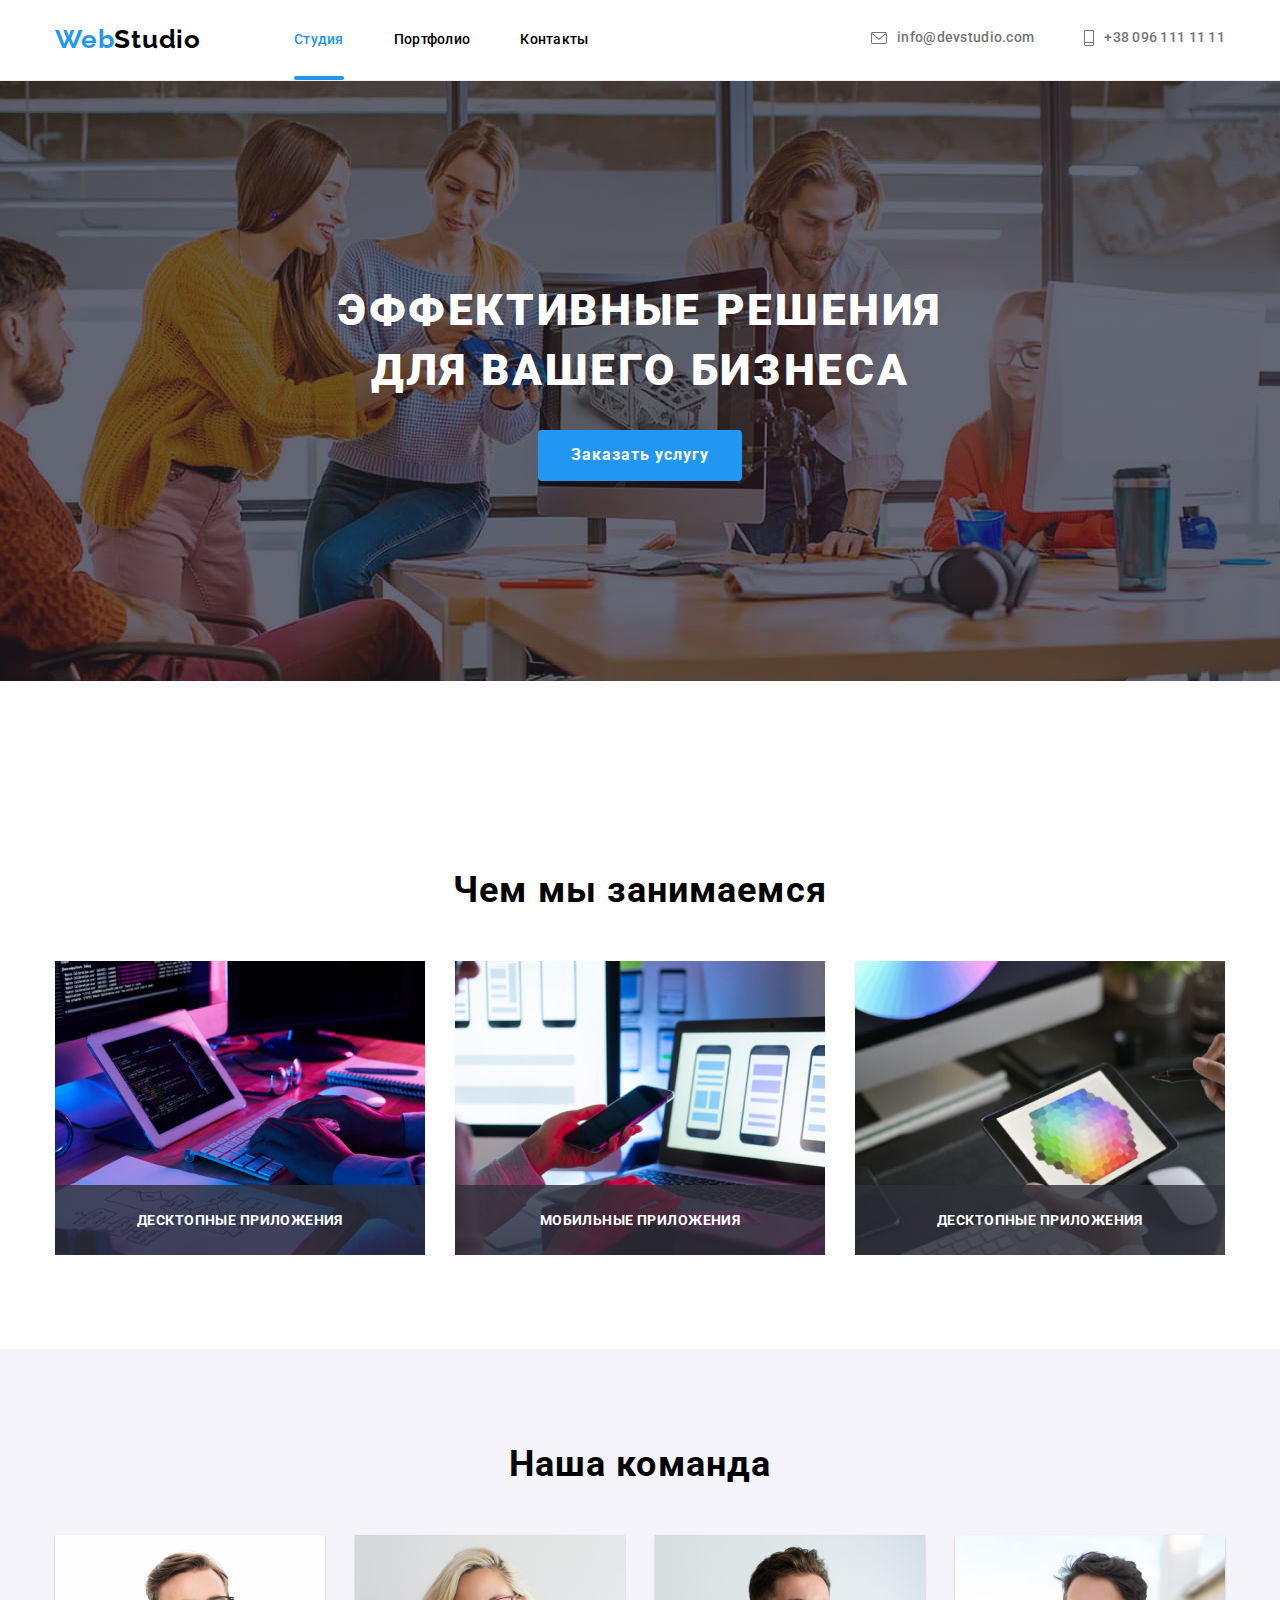
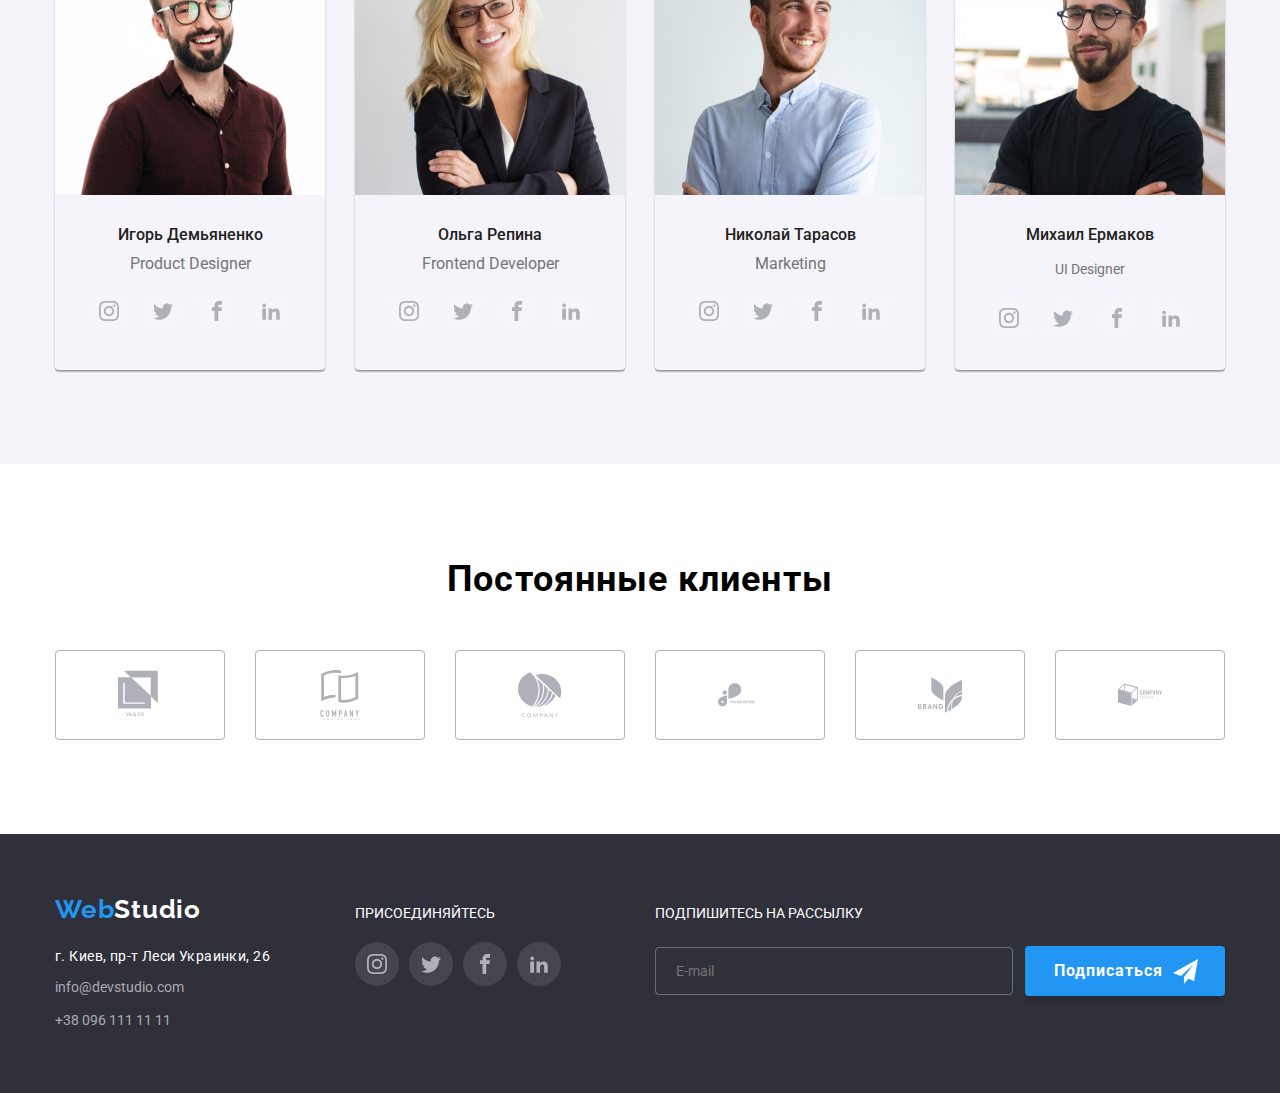
==== index.html @ 6434589b "Домашнее задание №7" ====
<!DOCTYPE html>
<html lang="ru">
  <head>
    <meta charset="UTF-8" />
    <meta name="viewport" content="width=device-width, initial-scale=1.0" />
    <title>Document</title>

    <link
      href="https://fonts.googleapis.com/css2?family=Raleway:wght@700&family=Roboto:wght@400;500;700;900&display=swap"
      rel="stylesheet"
    />

    <link
      rel="stylesheet"
      href="https://cdnjs.cloudflare.com/ajax/libs/modern-normalize/1.0.0/modern-normalize.min.css"
    />
    <link rel="stylesheet" href="css/styles.css" />
  </head>

  <body class="page">
    <!--Шапка сайта-->
    <header class="page-header">
      <div class="container flexbox">
        <nav class="main-nav">
          <a href="./index.html" class="logo"
            ><span class="logo-header">Web</span>Studio</a
          >

          <ul class="site-nav list">
            <li class="item">
              <a href="./index.html" class="link current">Студия</a>
            </li>
            <li class="item">
              <a href="./portfolio.html" class="link">Портфолио</a>
            </li>
            <li class="item"><a href="" class="link">Контакты</a></li>
          </ul>
        </nav>

        <ul class="site-info list">
          <li class="item">
            <a href="mailto:info@devstudio.com" class="link post">
              <svg class="icon-e-mail">
                <use href="./css/svg-icons/symbol-defs.svg#icon-post"></use>
              </svg>
              info@devstudio.com
            </a>
          </li>
          <li class="item">
            <a href="tel:+38-096-111-11-11" class="link telephon">
              <svg class="tel-number">
                <use href="./css/svg-icons/symbol-defs.svg#icon-telefon"></use>
              </svg>
              +38 096 111 11 11
            </a>
          </li>
        </ul>
      </div>
    </header>

    <div class="container"></div>

    <!--Герой-->
    <div class="hero-bg">
      <section class="hero">
        <h1 class="hero-title">
          Эффективные решения <br />
          для вашего бизнеса
        </h1>
        <button data-modal-open type="button" class="button">
          Заказать услугу
        </button>
      </section>
    </div>

    <!--Преимущества-->
    <section class="section feature">
      <div class="container">
        <h2 class="section-title hidden">Особенности</h2>

        <ul class="list feature-list flexbox">
          <li class="item description icon-antenna">
            <h3 class="title">Внимание к деталям</h3>
            <p class="text">
              Идейные соображения, а также начало повседневной работы по
              формированию позиции
            </p>
          </li>
          <li class="item description icon-clock">
            <h3 class="title">Пунктуальность</h3>
            <p class="text">
              Задача организации, в особенности же рамки и место обучения кадров
              влечет за собой.
            </p>
          </li>
          <li class="item description icon-diagram">
            <h3 class="title">Планирование</h3>
            <p class="text">
              Равным образом консультация с широким активом в значительной
              степени обуславливает.
            </p>
          </li>
          <li class="item description icon-astronaut">
            <h3 class="title">Современные технологии</h3>
            <p class="text">
              Значимость этих проблем настолько очевидна, что реализация
              плановых заданий
            </p>
          </li>
        </ul>
      </div>
    </section>

    <!--Работники-->
    <section class="section work">
      <div class="container">
        <h2 class="section-title our-work">Чем мы занимаемся</h2>
        <ul class="list flexbox content-box">
          <li class="work-photo">
            <div class="product">
              <div class="product-thumb">
                <img
                  src="./images/box1.jpg"
                  alt="Человек за ноутбуком"
                  width="370"
                />
                <div class="work-actions">
                  <p class="work-style">десктопные приложения</p>
                </div>
              </div>
            </div>
          </li>
          <li class="work-photo">
            <div class="product">
              <div class="product-thumb">
                <img
                  src="./images/box2.jpg"
                  alt="Человек с мобильным приложением"
                  width="370"
                />
                <div class="work-actions">
                  <p class="work-style">мобильные приложения</p>
                </div>
              </div>
            </div>
          </li>
          <li class="work-photo">
            <div class="product">
              <div class="product-thumb">
                <img
                  src="./images/box3.jpg"
                  alt="Человек с планшетом"
                  width="370"
                />
                <div class="work-actions">
                  <p class="work-style">десктопные приложения</p>
                </div>
              </div>
            </div>
          </li>
        </ul>
      </div>
    </section>

    <section class="section team">
      <div class="container">
        <h2 class="section-title">Наша команда</h2>
        <ul class="list feature-list-workers flexbox">
          <li class="item">
            <img src="./images/Igor.png" alt="Фото Игоря" width="270" />
            <h3 class="title">Игорь Демьяненко</h3>
            <p class="text">Product Designer</p>
            <ul class="list flexbox social-list">
              <li class="item">
                <a href="" class="link" aria-label="instagram">
                  <svg class="icon">
                    <use
                      href="./css/social-svg/symbol-defs.svg#icon-instagram"
                    ></use>
                  </svg>
                </a>
              </li>

              <li class="item">
                <a href="" class="link" aria-label="instagram">
                  <svg class="icon">
                    <use
                      href="./css/social-svg/symbol-defs.svg#icon-twitter"
                    ></use>
                  </svg>
                </a>
              </li>

              <li class="item">
                <a href="" class="link" aria-label="instagram">
                  <svg class="icon">
                    <use
                      href="./css/social-svg/symbol-defs.svg#icon-facebook"
                    ></use>
                  </svg>
                </a>
              </li>
              <li class="item">
                <a href="" class="link" aria-label="instagram">
                  <svg class="icon">
                    <use
                      href="./css/social-svg/symbol-defs.svg#icon-linkedin2"
                    ></use>
                  </svg>
                </a>
              </li>
            </ul>
          </li>

          <li class="item">
            <img src="./images/Olga.png" alt="Фото Ольги" width="270" />
            <h3 class="title">Ольга Репина</h3>
            <p class="text workers">Frontend Developer</p>
            <ul class="list flexbox social-list">
              <li class="item">
                <a href="" class="link icons" aria-label="instagram">
                  <svg class="icon">
                    <use
                      href="./css/social-svg/symbol-defs.svg#icon-instagram"
                    ></use>
                  </svg>
                </a>
              </li>

              <li class="item">
                <a href="" class="link" aria-label="instagram">
                  <svg class="icon">
                    <use
                      href="./css/social-svg/symbol-defs.svg#icon-twitter"
                    ></use>
                  </svg>
                </a>
              </li>

              <li class="item">
                <a href="" class="link" aria-label="instagram">
                  <svg class="icon">
                    <use
                      href="./css/social-svg/symbol-defs.svg#icon-facebook"
                    ></use>
                  </svg>
                </a>
              </li>
              <li class="item">
                <a href="" class="link" aria-label="instagram">
                  <svg class="icon">
                    <use
                      href="./css/social-svg/symbol-defs.svg#icon-linkedin2"
                    ></use>
                  </svg>
                </a>
              </li>
            </ul>
          </li>

          <li class="item">
            <img src="./images/Nikolaj.png" alt="Фото Николая" width="270" />
            <h3 class="title">Николай Тарасов</h3>
            <p class="text">Marketing</p>
            <ul class="list flexbox social-list">
              <li class="item">
                <a href="" class="link" aria-label="instagram">
                  <svg class="icon">
                    <use
                      href="./css/social-svg/symbol-defs.svg#icon-instagram"
                    ></use>
                  </svg>
                </a>
              </li>

              <li class="item">
                <a href="" class="link" aria-label="instagram">
                  <svg class="icon">
                    <use
                      href="./css/social-svg/symbol-defs.svg#icon-twitter"
                    ></use>
                  </svg>
                </a>
              </li>

              <li class="item">
                <a href="" class="link" aria-label="instagram">
                  <svg class="icon">
                    <use
                      href="./css/social-svg/symbol-defs.svg#icon-facebook"
                    ></use>
                  </svg>
                </a>
              </li>
              <li class="item">
                <a href="" class="link" aria-label="instagram">
                  <svg class="icon">
                    <use
                      href="./css/social-svg/symbol-defs.svg#icon-linkedin2"
                    ></use>
                  </svg>
                </a>
              </li>
            </ul>
          </li>

          <li class="item">
            <img src="./images/Mihail.png" alt="Фото Михаила" width="270" />
            <h3 class="title">Михаил Ермаков</h3>
            <p>UI Designer</p>
            <ul class="list flexbox social-list">
              <li class="item">
                <a href="" class="link" aria-label="instagram">
                  <svg class="icon">
                    <use
                      href="./css/social-svg/symbol-defs.svg#icon-instagram"
                    ></use>
                  </svg>
                </a>
              </li>

              <li class="item">
                <a href="" class="link" aria-label="instagram">
                  <svg class="icon">
                    <use
                      href="./css/social-svg/symbol-defs.svg#icon-twitter"
                    ></use>
                  </svg>
                </a>
              </li>

              <li class="item">
                <a href="" class="link" aria-label="instagram">
                  <svg class="icon">
                    <use
                      href="./css/social-svg/symbol-defs.svg#icon-facebook"
                    ></use>
                  </svg>
                </a>
              </li>
              <li class="item">
                <a href="" class="link" aria-label="instagram">
                  <svg class="icon">
                    <use
                      href="./css/social-svg/symbol-defs.svg#icon-linkedin2"
                    ></use>
                  </svg>
                </a>
              </li>
            </ul>
          </li>
        </ul>
      </div>
    </section>

    <!--логотипы клиентов-->
    <section class="section clients">
      <div class="container">
        <h2 class="section-title our-work">Постоянные клиенты</h2>
        <ul class="list flexbox clients-list">
          <li class="item">
            <a href="" class="link">
              <svg class="icon" width="44" height="50">
                <use href="./css/svg-icons/symbol-defs.svg#icon-yaco1"></use>
              </svg>
            </a>
          </li>

          <li class="item">
            <a href="" class="link">
              <svg class="icon" width="44" height="50">
                <use
                  href="./css/svg-icons/symbol-defs.svg#icon-tagline-here2"
                ></use>
              </svg>
            </a>
          </li>

          <li class="item">
            <a href="" class="link">
              <svg class="icon" width="44" height="50">
                <use href="./css/svg-icons/symbol-defs.svg#icon-company3"></use>
              </svg>
            </a>
          </li>

          <li class="item">
            <a href="" class="link">
              <svg class="icon" width="44" height="50">
                <use
                  href="./css/svg-icons/symbol-defs.svg#icon-foster-peters4"
                ></use>
              </svg>
            </a>
          </li>

          <li class="item">
            <a href="" class="link">
              <svg class="icon" width="44" height="50">
                <use href="./css/svg-icons/symbol-defs.svg#icon-brand5"></use>
              </svg>
            </a>
          </li>

          <li class="item">
            <a href="" class="link">
              <svg class="icon" width="44" height="50">
                <use
                  href="./css/svg-icons/symbol-defs.svg#icon-tag-line6"
                ></use>
              </svg>
            </a>
          </li>
        </ul>
      </div>
    </section>

    <!-- Футер -->
    <footer class="page-footer">
      <div class="container flexbox">
        <div class="footer-info">
          <a class="link footer-logo" href="./index.html"
            ><span class="logo-header">Web</span>Studio</a
          >

          <address class="footer-address">
            <p class="adres">г. Киев, пр-т Леси Украинки, 26</p>

            <ul class="adres-nav list">
              <li class="item">
                <a href="info@devstudio.com" class="link">info@devstudio.com</a>
              </li>
              <li class="item">
                <a href="tel:+38-096-111-11-11" class="link"
                  >+38 096 111 11 11</a
                >
              </li>
            </ul>
          </address>
        </div>

        <div class="footer-social">
          <p class="text">присоединяйтесь</p>
          <ul class="list flexbox social-list">
            <li class="item">
              <a href="" class="link" aria-label="instagram">
                <svg class="icon">
                  <use
                    href="./css/social-svg/symbol-defs.svg#icon-instagram"
                  ></use>
                </svg>
              </a>
            </li>

            <li class="item">
              <a href="" class="link" aria-label="instagram">
                <svg class="icon">
                  <use
                    href="./css/social-svg/symbol-defs.svg#icon-twitter"
                  ></use>
                </svg>
              </a>
            </li>

            <li class="item">
              <a href="" class="link" aria-label="instagram">
                <svg class="icon">
                  <use
                    href="./css/social-svg/symbol-defs.svg#icon-facebook"
                  ></use>
                </svg>
              </a>
            </li>
            <li class="item">
              <a href="" class="link" aria-label="instagram">
                <svg class="icon">
                  <use
                    href="./css/social-svg/symbol-defs.svg#icon-linkedin2"
                  ></use>
                </svg>
              </a>
            </li>
          </ul>
        </div>

        <div class="footer-sighning">
          <p class="text subscription">подпишитесь на рассылку</p>
          <div class="form-footer">
            <div class="form-window">
              <label for="mail" class="form-label-footer"></label>
              <input
                type="email"
                name="mail"
                id="mail"
                placeholder="E-mail"
                class="form-input-footer"
              />
            </div>

            <div class="form-button">
              <button type="button" class="sign-in-button">
                Подписаться
                <svg class="form-button-icon" width="24" height="24">
                  <use
                    href="./css/svg-icons/symbol-defs-vect.svg#icon-icon-send"
                  ></use>
                </svg>
              </button>
            </div>
          </div>
        </div>
      </div>
    </footer>

    <!-- модальное окно -->
    <div class="backdrop is-hidden" data-modal>
      <div class="modal">
        <form class="form js-speaker-form">
          <p class="modal-top">Oставьте свои данные, мы вам перезвоним</p>
          <div class="form-field">
            <label for="name" class="form-label">Имя</label>
            <input class="form-input" type="text" name="name" id="name" />
            <svg class="icon-modal" width="18" height="18">
              <use
                href="./css/svg-icons/symbol-defs-vect.svg#icon-person-black-18dp-1"
              ></use>
            </svg>
          </div>

          <div class="form-field">
            <label for="tel" class="form-label">Телефон</label>
            <input class="form-input" type="tel" name="tel" id="tel" />
            <svg class="icon-modal" width="18" height="18">
              <use
                href="./css/svg-icons/symbol-defs-vect.svg#icon-phone-black-18dp-1"
              ></use>
            </svg>
          </div>

          <div class="form-field">
            <label for="mail" class="form-label">Почта</label>
            <input class="form-input" type="email" name="mail" id="email" />
            <svg class="icon-modal" width="18" height="18">
              <use
                href="./css/svg-icons/symbol-defs-vect.svg#icon-email-black-18dp-1"
              ></use>
            </svg>
          </div>

          <div class="form-field">
            <label for="comment">Комментарий</label>
            <textarea
              class="modal-form-textarea form-input"
              name="comment"
              id="comment"
              rows="10"
              placeholder="Введите текст"
            ></textarea>
          </div>

          <div class="policy-style">
            <label class="form-label">
              <input class="checkbox" type="checkbox" name="checkbox" />
              <span class="check-box"></span>
              Соглашаюсь с рассылкой и принимаю
              <a class="modal-link" href=""> Условия договора</a>
            </label>
          </div>

          <div class="mod-but">
            <button class="button-modal" type="submit">Отправить</button>
          </div>
        </form>
        <button class="button" data-modal-close>
          <svg class="icon" width="18" height="18">
            <use
              href="./css/svg-icons/symbol-defs-close.svg#icon-close-black-18dp-2-1"
            ></use>
          </svg>
        </button>
      </div>
    </div>

    <script src="./js/modal.js"></script>
  </body>
</html>
---- css/styles.css ----
:root {
  --primary-text-color: #757575;
  --title-text-color: #000000;
  --accent-color: #2196f3;
  --main-title-text-color: #ffffff;
  --button-color-secondary: #212121;
  --button-bg-color: #f5f4fa;
  --footer-bg-color: #2f303a;
  --client-logo: #afb1b8;
  --border-color: #eeccee;
  --timing-function: cubic-bezier(0.4, 0, 0.2, 1);
}

body {
  color: var(--primary-text-color);
  background-color: var(--main-title-text-color);

  font-family: Roboto, sans-serif;
  font-size: 14px;
  line-height: 1.71;
}

ul {
  list-style: none;
}

*,
::after,
::before {
  box-sizing: border-box;
}

/* цвет основного текста #000 */

/* вторичный цвет текста #757575 */

/* белый #FFFFFF  */

/* акцент #2196F3 */

/* вторичный цвет фона #F5F4FA */

.container {
  margin-left: auto;
  margin-right: auto;
  width: 1200px;
  /* outline: 2px solid tomato; */
  padding-left: 15px;
  padding-right: 15px;
}

/* .container .main-nav {
  padding-top: 24px;
  padding-bottom: 25px;
} */
.flexbox {
  display: flex;
}
/* Page header */

.page-header {
  background-color: #fff;
  font-weight: 500;
  line-height: 1.14;
  letter-spacing: 0.02em;
  border-bottom: 1px solid #ececec;
}

.page-header .flexbox {
  justify-content: flex-end;
  align-items: center;
}

/* Main nav */

.main-nav {
  display: flex;
  align-items: center;
  margin-right: auto;
}

/* Logo */

.logo {
  color: var(--title-text-color);
  font-family: Raleway, cursive;

  font-weight: 700;
  font-size: 26px;
  line-height: 1.2;
  letter-spacing: 0.03em;
  text-decoration: none;
}
.logo-header {
  color: var(--accent-color);
}

.logo {
  margin-right: 93px;
}

button {
  font-family: inherit;
}
/* навигация по сайту */

.site-nav {
  display: flex;
}

.main-nav {
  display: flex;
}

.site-nav .link {
  color: var(--title-text-color);

  font-style: 400;
  font-weight: 500;
  font-size: 14px;
  line-height: 1.14;
  letter-spacing: 0.02em;
  text-decoration: none;

  display: block;
  padding-top: 32px;
  padding-bottom: 32px;

  position: relative;
}

.site-info .link {
  color: var(--primary-text-color);
  text-decoration: none;
}

.site-nav {
  display: flex;
}

.site-nav .item {
  margin-right: 50px;
}

.site-nav .item:last-child {
  margin-right: 0px;
}

/* Подстветка текущей страницы */
.site-nav .link.current {
  color: var(--accent-color);
}

.site-info .list {
  padding: 0;
  margin: 0;
  list-style: none;
}

.site-info {
  display: flex;
}

.site-info .item {
  margin-right: 50px;
}

.site-info .item:last-child {
  margin-left: 0px;
  margin-right: 0;
}
/* Hero */

.hero {
  text-align: center;
  display: flex;
  flex-direction: column;
  align-items: center;
  justify-content: center;

  /* background-color: var(--footer-bg-color); */

  text-transform: uppercase;
}

.hero-bg .hero {
  background-image: linear-gradient(
      to right,
      rgba(47, 48, 58, 0.4),
      rgba(47, 48, 58, 0.4)
    ),
    url(../css/css-images/Img-hover.jpg);
  background-repeat: no-repeat;
  background-position: center;
  height: 600px;
  max-width: 1600px;
  margin-right: auto;
  margin-left: auto;
}

.hero-title {
  color: var(--main-title-text-color);

  font-style: 400;
  font-weight: 900;
  font-size: 44px;
  line-height: 1.36;
  text-align: center;
  letter-spacing: 0.06em;

  margin-top: 0;
  margin-bottom: 30px;
}

/* Section */

/* подсветка синим при наведении */
.site-nav .link:hover,
.site-nav .link:focus,
.site-info .link:hover,
.site-info .link:focus,
.adres-nav .link:hover,
.adres-nav .link:focus {
  color: var(--accent-color);
}

.team {
  padding-top: 93px;
  padding-bottom: 94px;
}

.section-title {
  color: var(--title-text-color);

  font-weight: 700;
  font-size: 36px;
  line-height: 1.17;
  text-align: center;
  letter-spacing: 0.03em;

  margin-bottom: 50px;
  margin-top: 0;
}

.section-links {
  color: var(--title-text-color);

  font-weight: 700;
  font-size: 18px;
  line-height: 2;
  letter-spacing: 0.06em;
}

img {
  display: block;
  max-width: 100%;
  height: auto;
}

.work {
  font-style: normal;
  font-weight: normal;
  font-size: 16px;
  line-height: 1.88;
  letter-spacing: 0.03em;

  /* padding-top: 93px; */
  /* padding-bottom: 94px; */
}

.content-box .work-photo {
  flex-basis: calc((100% - 3 * 30px) / 3);
  margin-right: 30px;
}

.our-work {
  margin-bottom: 50px;
}
.content-box .work-photo:not(:last-child) {
  margin-right: 30px;
}
/* Features */

.feature-list .title {
  color: var(--title-text-color);

  font-weight: 700;
  font-size: 14px;
  line-height: 1.14;
  letter-spacing: 0.03em;

  /* margin-top: 0;
  margin-bottom: 10; */
}

.feature-list .link {
  color: var(--primary-text-color);
}

.feature-list .text {
  font-size: 14px;
  line-height: 1.7;
  letter-spacing: 0.03em;
}

.section.feature {
  padding-top: 94px;
  padding-bottom: 0;
}

.feature-list .item {
  flex-basis: calc((100% - 3 * 30px) / 4);
}

.feature-list .title {
  margin-top: 30px;
  margin-bottom: 10px;
}

.feature-list .item:not(:last-child) {
  margin-right: 30px;
}

/* Кнопка */

.button {
  color: var(--main-title-text-color);
  background-color: var(--accent-color);

  font-weight: 700;
  font-size: 16px;
  line-height: 1.8;
  text-align: center;
  letter-spacing: 0.06em;
  text-decoration: none;

  border-radius: 4px;
  padding: 10px 32px;
  min-width: 200;
  border: 1px solid transparent;
}

/* Кнопки на странице Портфолио */
.button.link {
  color: var(--button-color-secondary);
  background-color: var(--button-bg-color);

  font-weight: 500;
  font-size: 16px;
  line-height: 1.6;
  text-align: center;
  letter-spacing: 0.03em;
  cursor: pointer;
}

/* Наша команда */

.section.team {
  text-align: center;
}

.team {
  background-color: var(--button-bg-color);
}

.button.link:hover,
.button.link:focus,
.button-modal.link:hover,
.button-modal.link:focus {
  color: var(--main-title-text-color);
  background-color: var(--accent-color);
}

/* Фуутер */

.footer-contacts .link {
  display: inline-block;
  /* margin-top: 9px; */
  color: rgba(255, 255, 255, 0.6);
}

.page-footer {
  background-color: var(--footer-bg-color);
  padding-top: 60px;
  padding-bottom: 60px;
}

.page-footer .flexbox {
  align-items: baseline;
}

.footer-logo {
  color: var(--main-title-text-color);
  font-family: Raleway, cursive;
  font-weight: 700;
  font-size: 26px;
  line-height: 1.2;
  letter-spacing: 0.03em;
  text-decoration: none;
}

.logo-header {
  color: var(--accent-color);
}

.footer-address .adres {
  color: var(--main-title-text-color);
  font-weight: normal;
  font-size: 14px;
  line-height: 21px;
  letter-spacing: 0.03em;
  font-style: normal;
}

.adres-nav .link {
  color: rgba(255, 255, 255, 0.6);
  text-decoration: none;
  font-style: normal;
}

.adres-nav .item {
  margin-top: 9px;
}

.hidden {
  display: none;
}

.footer-address {
  margin-top: 20px;
  font-style: normal;
}

.footer-info {
  width: 270px;
  margin-right: 70px;
}

.footer-address .link {
  display: inline-block;
  /* margin-top: 9px; */
}

.footer-address .text {
  margin: 0;
}

.footer-address .adres {
  margin: 0;
}
/* Portfolio */

.portfolio-nav {
  display: flex;
  justify-content: center;
  margin-bottom: 50px;
}

.buttoms {
  margin-bottom: 50px;
}

.section.buttoms {
  padding-top: 0;
  padding-bottom: 0;
}

.portfol {
  display: flex;
  flex-wrap: wrap;
}

.portfol-link {
  padding: 0;
  margin: 0;
  list-style: none;
}

.portfol .item {
  flex-basis: calc((100% - 2 * 30px) / 3);
  margin-right: 30px;
  margin-bottom: 30px;
}

.card-content {
  padding: 20px 24px;
  border-right: 1px solid #eeeeee;
  border-bottom: 1px solid #eeeeee;
  border-left: 1px solid #eeeeee;
}

.section {
  padding-top: 94px;
  padding-bottom: 94px;
}

.portfol .item:nth-child(3n) {
  margin-right: 0;
}

.list {
  padding: 0;
  margin: 0;
  list-style: none;
}

.portfolio-nav .item:not(:last-child) {
  margin-right: 8px;
}

.portfol .text {
  margin: 0;
  color: var(--second-text-color);
  font-size: 16px;
  line-height: 1.87;
}

.portfol .section-links {
  margin-top: 0;
  margin-bottom: 4px;
  color: var(--button-color-secondary);
  font-size: 18px;
  line-height: 2;
  letter-spacing: 0.06em;
}

/* Оформительный контент */
.item.description::before {
  display: block;
  content: "";
  height: 120px;
  background-size: 70px;
  background-repeat: no-repeat;
  background-position: center;
  background-color: var(--button-bg-color);
}

.icon-antenna::before {
  background-image: url(../css/svg-icons/antenna.svg);
}

.icon-clock::before {
  background-image: url(../css/svg-icons/clock.svg);
}

.icon-diagram::before {
  background-image: url(../css/svg-icons/diagram.svg);
}

.icon-astronaut::before {
  background-image: url(../css/svg-icons/astronaut.svg);
}

.post {
  display: inline-flex;
  align-items: center;
}
.icon-e-mail {
  width: 16px;
  height: 12px;
  fill: var(--primary-text-color);
  margin-right: 10px;
}

.site-info .post:hover .icon-e-mail {
  fill: var(--accent-color);
}

.telephon {
  display: inline-flex;
  align-items: center;
}

.tel-number {
  width: 10px;
  height: 16px;
  fill: var(--primary-text-color);
  margin-right: 10px;
}

.site-info .telephon:hover .tel-number {
  fill: var(--accent-color);
}

/* Наши клиенты */

.clients-list .link {
  display: flex;
  justify-content: center;
  align-items: center;
  height: 90px;
  border: 1px solid #afb1b8;
  border-radius: 4px;
}

.clients-list .link:hover,
.clients-list .link:focus {
  border-color: var(--accent-color);
}

.icon {
  --color1: var(--client-logo);
}

.icon:hover {
  --color2: var(--accent-color);
  --color1: var(--accent-color);
}

.feature-list .item:not(:last-child),
.examples-list .item:not(:last-child),
.team .item:not(:last-child),
.clients-list .item:not(:last-child) {
  margin-right: 30px;
}

.clients-list .item {
  flex-basis: calc((100% - 5 * 30px) / 6);
}

/* социальные сети */

.feature-list-workers > .item {
  flex-basis: calc((100% - 3 * 30px) / 4);
  border-radius: 0px 0px 4px 4px;
  box-shadow: 0px 1px 3px rgba(0, 0, 0, 0.12), 0px 1px 1px rgba(0, 0, 0, 0.14),
    0px 2px 1px rgba(0, 0, 0, 0.2);
  background-color: var(--main-bg-color);
}

.feature-list-workers .title {
  margin-top: 30px;
  margin-bottom: 10px;
  font-weight: 500;
  font-size: 16px;
  line-height: 1.19;
  color: var(--button-color-secondary);
}

.feature-list-workers .text {
  margin-top: 0;
  margin-bottom: 16px;
  color: var(--second-text-color);
  font-size: 16px;
  line-height: 1.19;
}

.social-list .link {
  display: flex;
  justify-content: center;
  align-items: center;
  width: 44px;
  height: 44px;
  border-radius: 50%;
  background-color: rgba(255, 255, 255, 0.1);
  fill: #afb1b8;
  transition: fill 250ms var(--timing-function);
}

.social-list .icon {
  width: 20px;
  height: 20px;
}

.social-list .link .icons {
  fill: var(--client-logo);
  transition: background-color 250ms var(--timing-function);
}

.social-list .link:hover .icon {
  fill: var(--main-title-text-color);
}

.social-list .link:hover {
  background-color: var(--accent-color);
}

.social-list .item:not(:last-child) {
  margin-right: 10px;
}

.feature-list-workers .social-list {
  margin-bottom: 30px;
  justify-content: center;
}

/* footer social */

.footer-social .text {
  display: block;
  margin-bottom: 20px;
  margin-top: 0;
  line-height: 1.14;
  text-transform: uppercase;
  color: var(--main-title-text-color);
}

.footer-social:not(:last-child) {
  margin-right: 70px;
}

.footer-social {
  width: 270px;
  margin-right: 70px;
}

.footer-social .link {
  background-color: rgba(255, 255, 255, 0.1);
  transition-timing-function: cubic-bezier(0.4, 0, 0.2, 1);
}

.form-input {
  width: 448px;
  height: 40px;
  border: 1px solid rgba(33, 33, 33, 0.2);
  box-sizing: border-box;
  border-radius: 4px;
  margin-bottom: 14px;
  padding-left: 42px;
  outline: none;
}

.sign-in-button {
  height: 50px;
  width: 200px;
  display: flex;
  align-items: center;
  text-align: center;
  font-family: Roboto;
  font-style: normal;
  font-weight: bold;
  font-size: 16px;
  line-height: 1.9;
  letter-spacing: 0.06em;
  color: #ffffff;
  background-color: var(--accent-color);
  padding-left: 29px;
  box-shadow: 0px 4px 4px rgba(0, 0, 0, 0.15);
  border-radius: 4px;
  border: none;
  cursor: pointer;
}

.link {
  text-decoration: none;
  transition-duration: 250ms;
  /* transition-property: background-color; */
}

.portfol .item:hover {
  box-shadow: 0px 1px 1px rgba(0, 0, 0, 0.12), 0px 4px 4px rgba(0, 0, 0, 0.06),
    1px 4px 6px rgba(0, 0, 0, 0.16);
}

.adres-nav .link:hover {
  fill: var(--accent-color);
}

/*  Позиционирование студия*/

.work-actions {
  font-family: Roboto;
  font-style: normal;
  font-weight: bold;
  font-size: 14px;
  line-height: 16px;
  text-align: center;
  letter-spacing: 0.03em;
  text-transform: uppercase;

  color: #ffffff;
  position: absolute;
  width: 370px;
  padding: 27px;

  background-image: linear-gradient(
    to right,
    rgba(47, 48, 58, 0.8),
    rgba(47, 48, 58, 0.8)
  );
}

.work-style {
  margin: 0;
}

.product {
  position: relative;
  width: 370px;
}

.work-actions {
  position: absolute;
  right: 0;
  bottom: 0;
}

.product-thumb {
  position: relative;
  overflow: hidden;
}

/* Portfolio */

.description {
  position: absolute;
  top: 0;
  left: 0;
  font-size: 18px;
  line-height: 28px;
  letter-spacing: 0.03em;
  color: #ffffff;
  width: 100%;
  height: 100%;
  background-color: rgba(33, 150, 243, 0.9);
  padding-top: 63px;
  padding-bottom: 63px;
  padding-left: 24px;
  padding-right: 24px;
  opacity: 0;

  transform: translateY(100%);
  transition: transform 250ms var(--timing-function);
}

.portfol .link:hover .description,
.portfol .link:focus .description {
  transform: translateY(0);
}

.portfolio-hover:hover .description {
  opacity: 1;
  transition: 250ms;
}

.portfolio-hover .product-thumb::before {
  position: absolute;
  content: "";

  opacity: 0;
}

/* модальное окно */

.backdrop {
  position: fixed;
  top: 0;
  left: 0;
  width: 100%;
  height: 100%;
  background-color: rgba(0, 0, 0, 0.2);
  transition: opacity 0.25s cubic-bezier(0.4, 0, 0.2, 1);
}

.modal {
  position: absolute;
  top: 50%;
  left: 50%;
  transform: translate(-50%, -50%);

  min-height: 528px;
  min-width: 581px;
  background-color: #ffffff;
  box-shadow: 0px 1px 3px rgba(0, 0, 0, 0.12), 0px 1px 1px rgba(0, 0, 0, 0.14),
    0px 2px 1px rgba(0, 0, 0, 0.2);
  border-radius: 4px;

  transform: translate(-50%, -50%) scale(1);
  transition: transform 250ms var(--timing-function);
}

/* кнопка закрытия модального окна */
.modal .button {
  position: absolute;
  top: 8px;
  right: 8px;
  padding: 0;
  width: 30px;
  height: 30px;
  border: 1px solid rgba(0, 0, 0, 0.1);
  border-radius: 50%;
  background-color: var(--main-bg-color);
  cursor: pointer;
}

.button .icon {
  margin-top: 5px;
}

.modal .button:focus,
.modal .button:hover {
  fill: var(--accent-color);
}

.backdrop.is-hidden {
  opacity: 0;
  pointer-events: none;
}

.description .overlay-text {
  margin: 0;
  font-size: 18px;
  line-height: 1.56;
  color: var(--main-title-text-color);
}

/* подчеркивание текущей страницы */
.site-nav .current::after {
  position: absolute;
  bottom: 0;
  left: 0;
  content: "";
  width: 100%;
  height: 4px;
  background-color: var(--accent-color);
  border-radius: 2px;
}

.site-nav .current:hover::before {
  display: block;
}

.modal .modal-top {
  height: 23px;
  left: 576px;
  top: 261px;
  font-family: Roboto;

  font-family: Roboto;
  font-style: normal;
  font-weight: bold;
  font-size: 20px;
  line-height: 23px;

  text-align: center;

  color: #212121;

  /* margin-left: 40px;
  margin-right: 40px;
  margin-top: 40px; */
  margin-bottom: 12px;
  margin-top: 40px;
  margin-right: auto;
}

textarea {
  resize: none;
}

.modal-form-textarea {
  height: 120px;
  border: 1px solid rgba(33, 33, 33, 0.2);
  box-sizing: border-box;
  border-radius: 4px;
  resize: none;
  margin-bottom: 20px;
  padding: 12px 16px;
}

.form {
  width: 448px;
  margin-left: auto;
  margin-right: auto;
}

.form-field {
  outline: 1px solid #212121 20%;
  margin-bottom: 10px;
  display: flex;
  flex-direction: column;
  position: relative;
}

.form-field input {
  margin: 0;
  padding: 12px;
  padding-left: 42px;
  border: 1px solid rgba(33, 33, 33, 0.2);
  box-sizing: border-box;
  border-radius: 4px;
}

.form-field label {
  margin-bottom: 4px;
}

.form-field input::placeholder {
  color: #757575 50%;
}

.form-field textarea {
  border: 1px solid rgba(33, 33, 33, 0.2);
  box-sizing: border-box;
  border-radius: 4px;
  padding: 16px;
}

.form-field .button {
  display: flex;
  box-shadow: 0px 4px 4px rgba(0, 0, 0, 0.15);
}

.form-button-icon {
  height: 35px;
  width: 35px;
  padding-left: 10px;
  fill: #ffffff;
}

/* стилизация checkbox */

.checkbox {
  /* position: absolute;
  appearance: none; */

  position: absolute;
  clip: rect(0 0 0 0);
  width: 1px;
  height: 1px;
  margin: -1px;
}

.check-box {
  position: absolute;
  margin-left: -23px;
  width: 16px;
  height: 15px;
  background-image: url(../css/svg-icons/check-ram.svg);
}

/* checked */

.checkbox:checked + .check-box {
  background-color: var(--accent-color);
  background-image: url(../css/svg-icons/icon-check.svg);
  border-radius: 2px;
  /* background-image: url(../css/svg-icons/icon-check-color.svg); */
}

.form-label {
  align-items: center;
  display: flex;
}

.policy-style label {
  font-size: 14px;
  line-height: 24px;
  letter-spacing: 0.03em;

  color: #757575;

  margin-left: 35px;
}

.policy-style {
  display: flex;
  align-items: center;
  margin-bottom: 30px;
}

.modal-link {
  color: var(--accent-color);
  border-bottom: 1px solid var(--accent-color);
  display: inline-block;
  line-height: 0.85;
  margin-left: 4px;
}

/* оформление кнопки в модалке */
.button-modal {
  color: var(--main-title-text-color);
  background-color: var(--accent-color);
  font-weight: 700;
  font-size: 16px;
  line-height: 1.8;
  text-align: center;
  letter-spacing: 0.06em;
  text-decoration: none;
  border-radius: 4px;
  padding: 10px 32px;
  min-width: 200;
  border: 1px solid transparent;
  margin-bottom: 40px;
  cursor: pointer;
}

.modal .mod-but {
  text-align: center;
}

/* иконки в модальном окне */
.icon-modal {
  position: absolute;
  top: 27px;
  left: 14px;
  height: 18px;
  width: 18px;

  display: inline-block;

  transform: translateY(50%);
}

/* ховер форм */

.form-input:focus + .icon-modal {
  color: var(--accent-color);
}

.form-input:focus {
  border-color: var(--accent-color);
}

.modal-form-textarea:focus {
  border-color: var(--accent-color);
}

/* футер подписка на рассылку */
.footer-sighning {
  /* margin-top: 12px; */
  display: block;
}

.subscription {
  text-transform: uppercase;
  color: var(--main-title-text-color);
  margin-bottom: 20px;
  margin-top: 0;
}

.form-footer {
  display: flex;
  flex-direction: row;
  justify-content: center;
  align-items: baseline;
}

.form-label-footer {
  margin-bottom: 4px;
  font-family: Roboto;
  font-style: normal;
  font-weight: normal;
  font-size: 12px;
  line-height: 14px;
  letter-spacing: 0.01em;
  color: #757575;
}

.form-input-footer {
  height: 48px;
  width: 358px;
  border: 1px solid rgba(255, 255, 255, 0.3);
  border-radius: 4px;
  padding: 0 20px;
  background-color: transparent;
  color: rgba(255, 255, 255, 0.6);
}

.sign-in-button {
  height: 50px;
  width: 200px;
  display: flex;
  align-items: center;
  text-align: center;
  font-family: Roboto;
  font-style: normal;
  font-weight: bold;
  font-size: 16px;
  line-height: 1.9;
  letter-spacing: 0.06em;
  color: #ffffff;
  background-color: var(--accent-color);
  padding-left: 29px;
  box-shadow: 0px 4px 4px rgba(0, 0, 0, 0.15);
  border-radius: 4px;
  border: none;
}

.form-button-icon {
  height: 35px;
  width: 35px;
  padding-left: 10px;
  fill: var(--primary-white-color);
}

.form-window {
  padding-right: 12px;
}
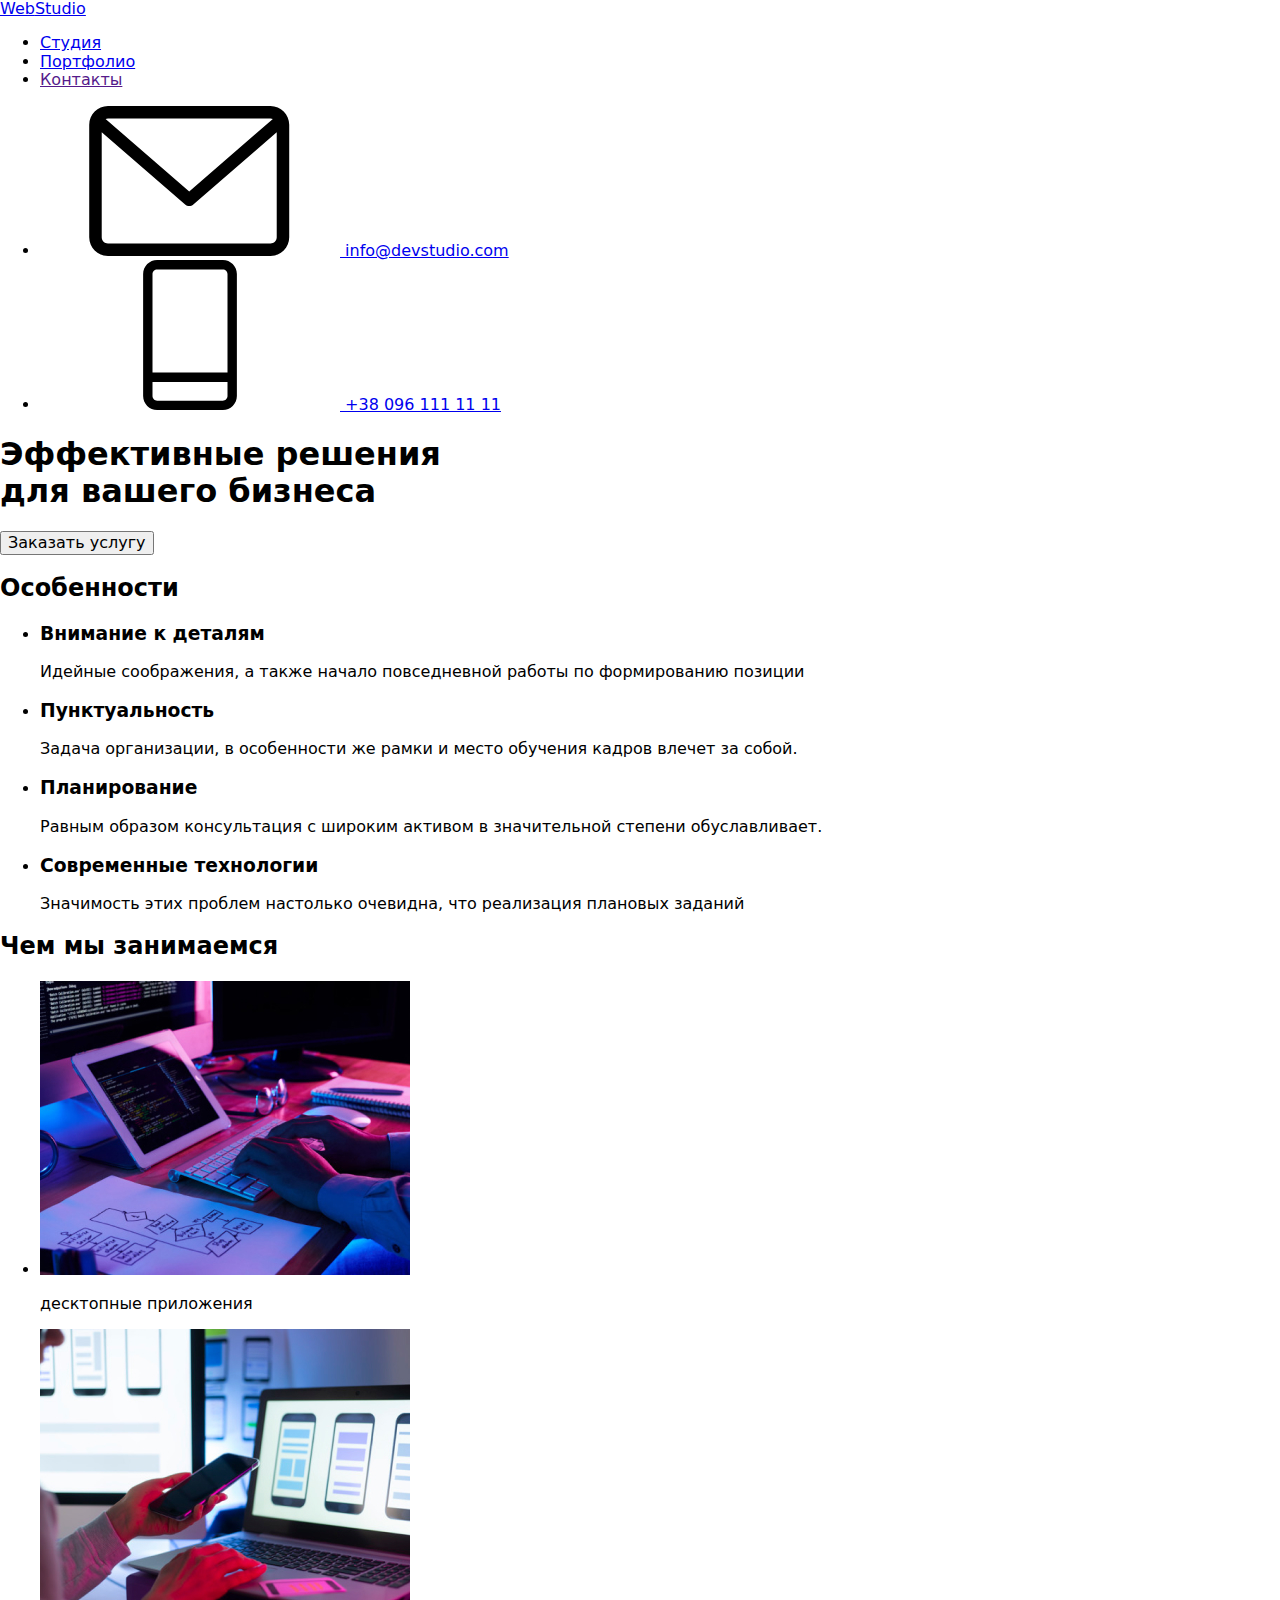
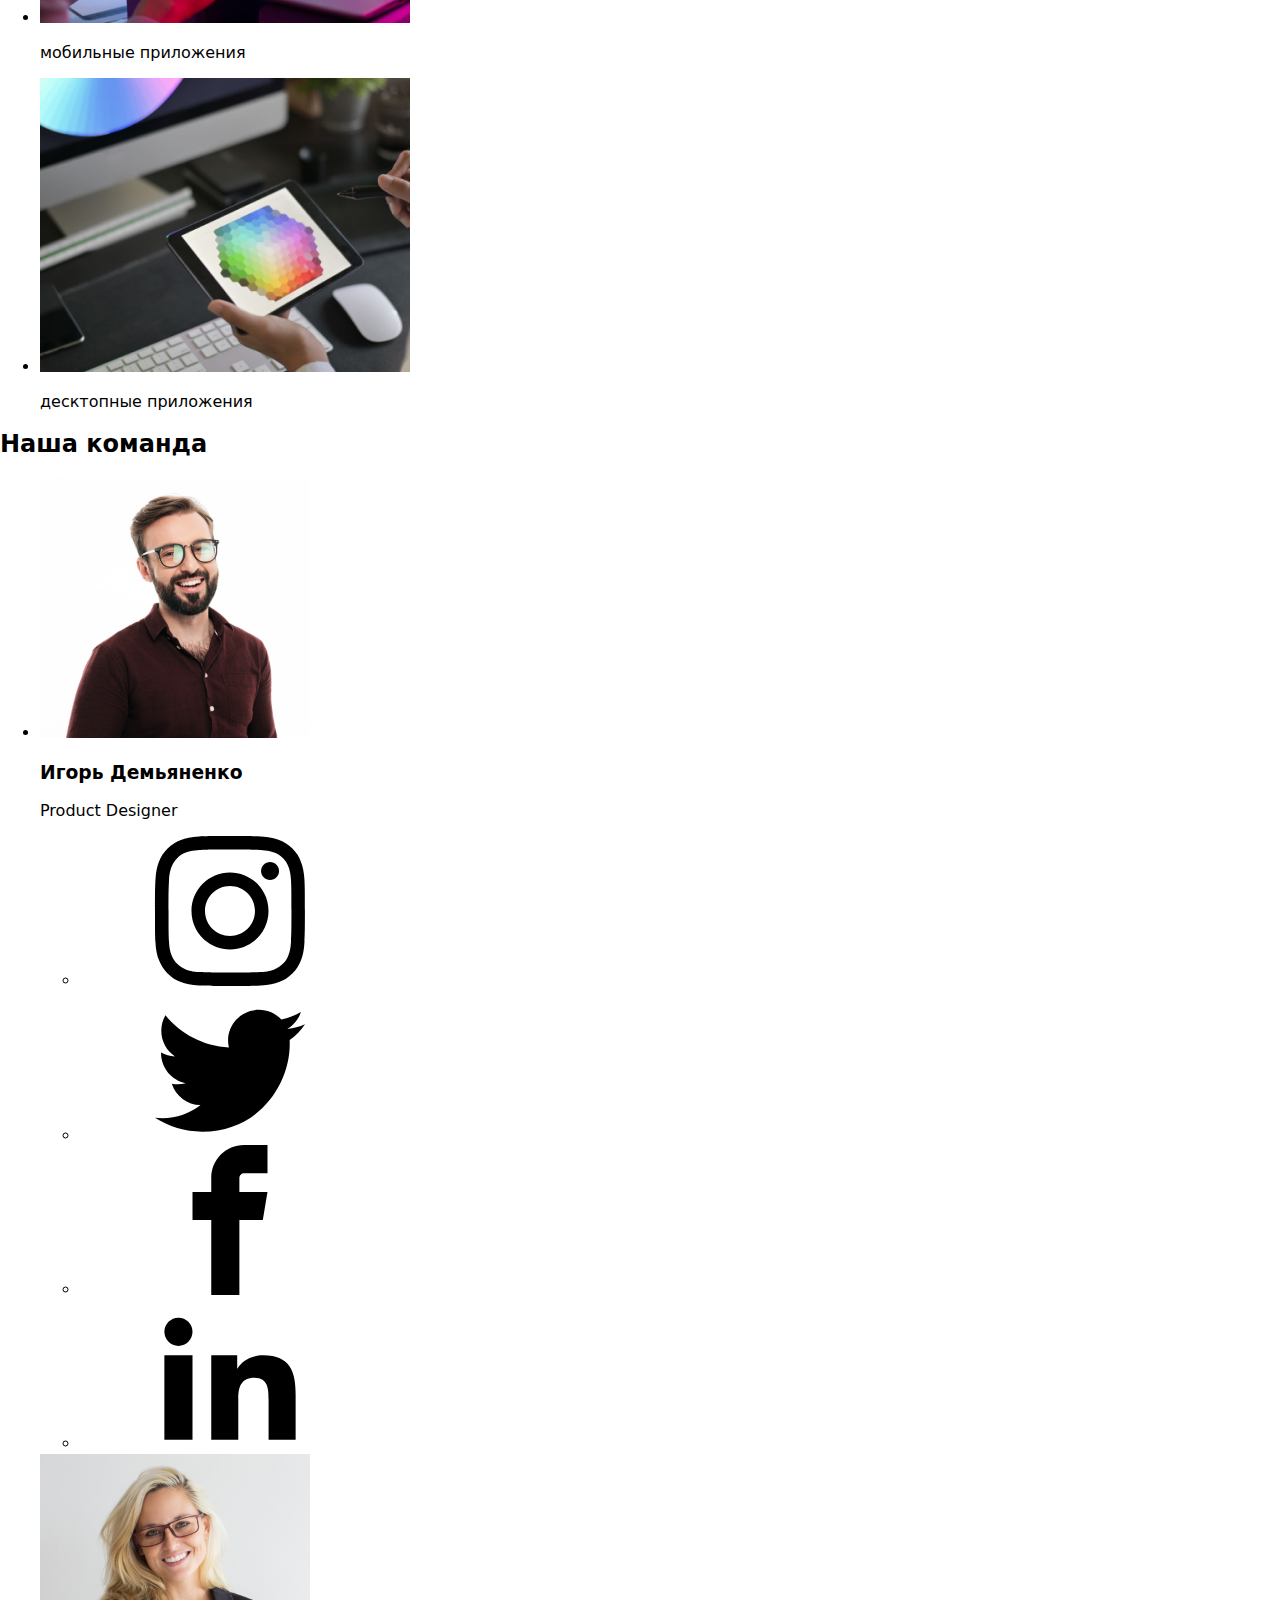
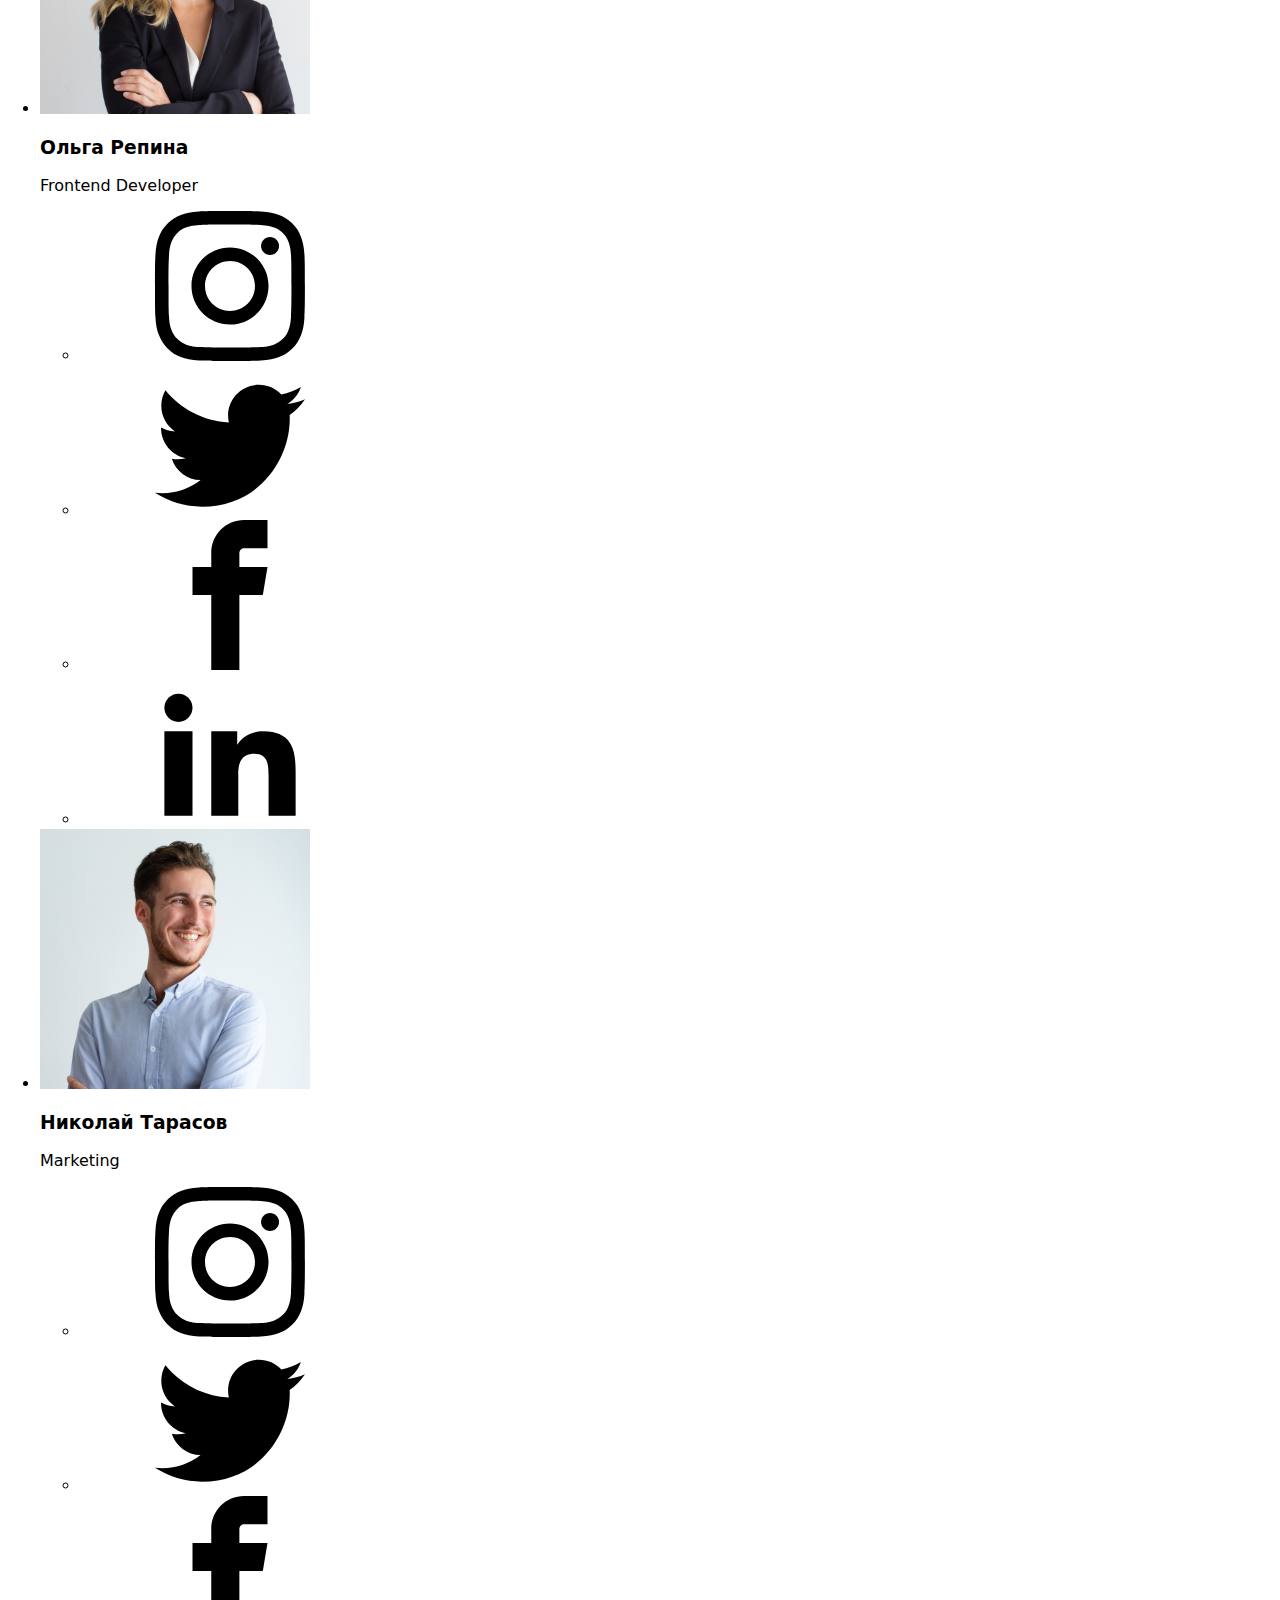
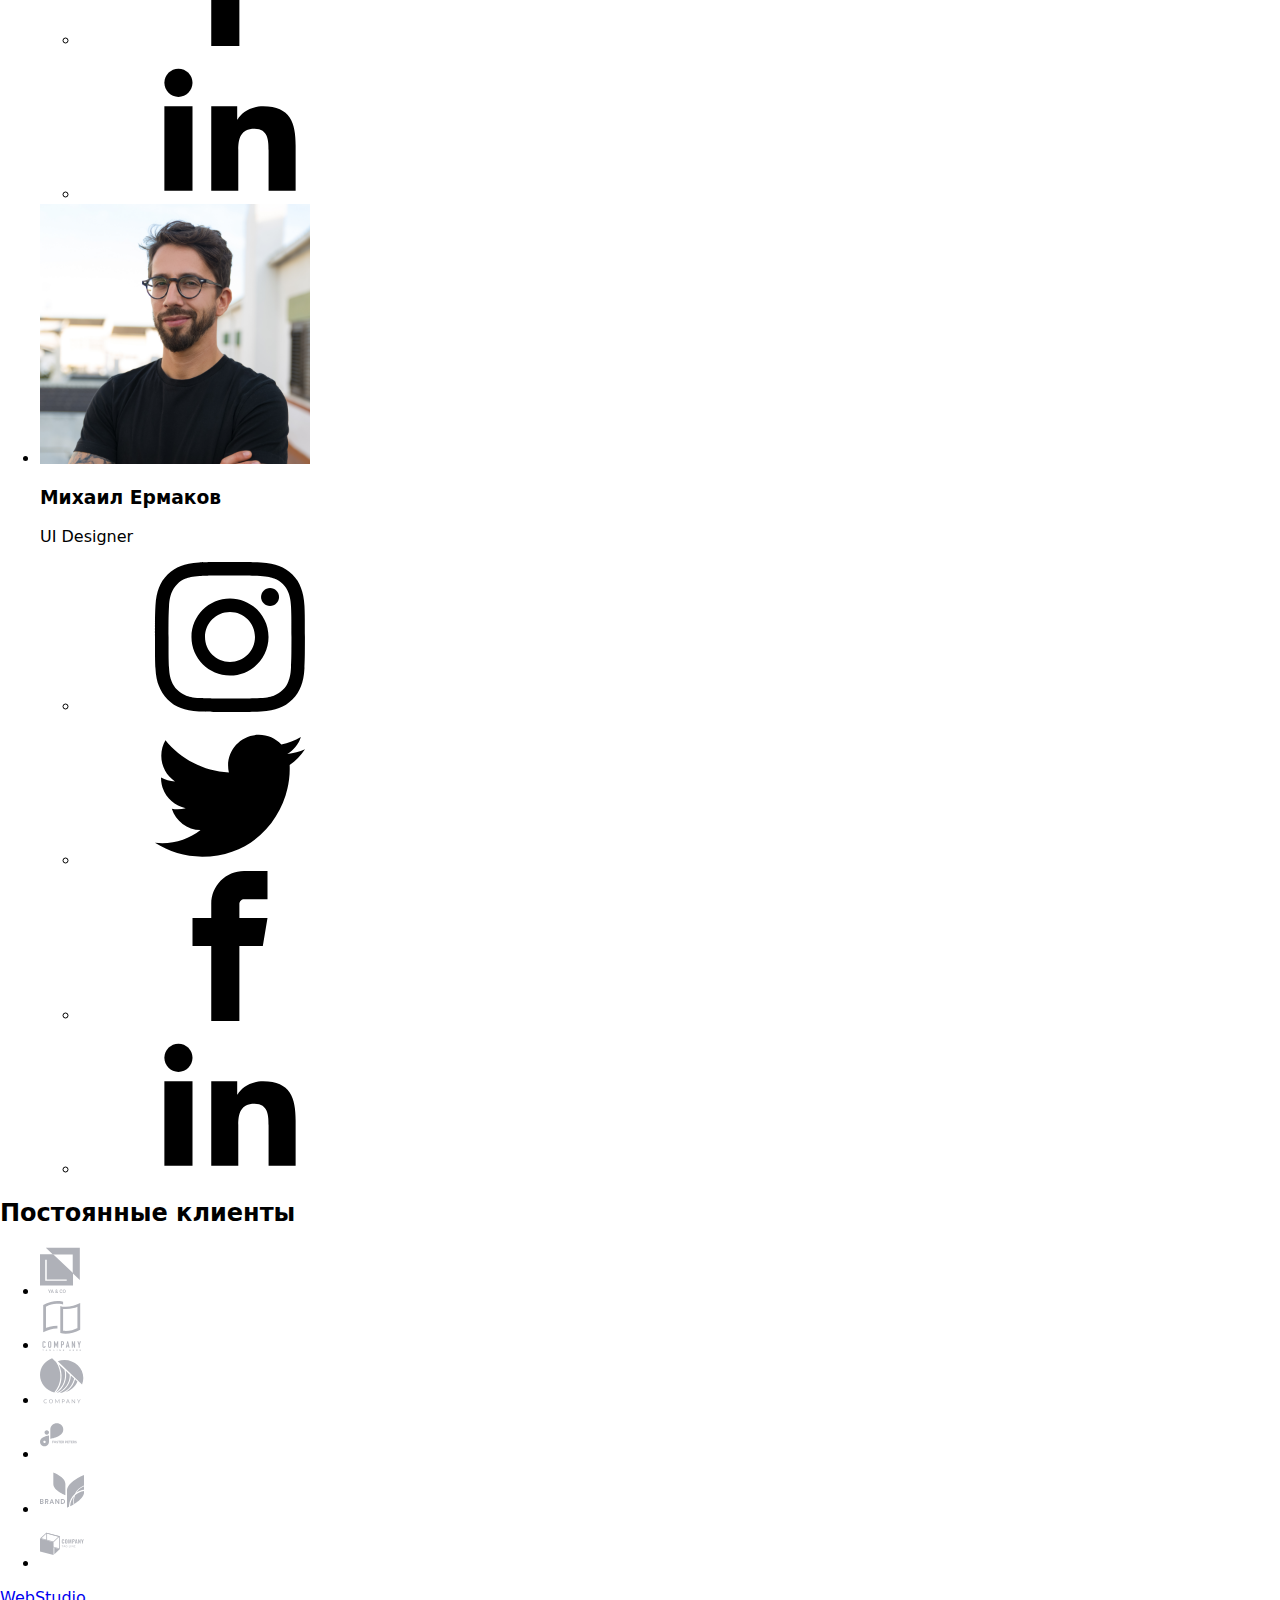
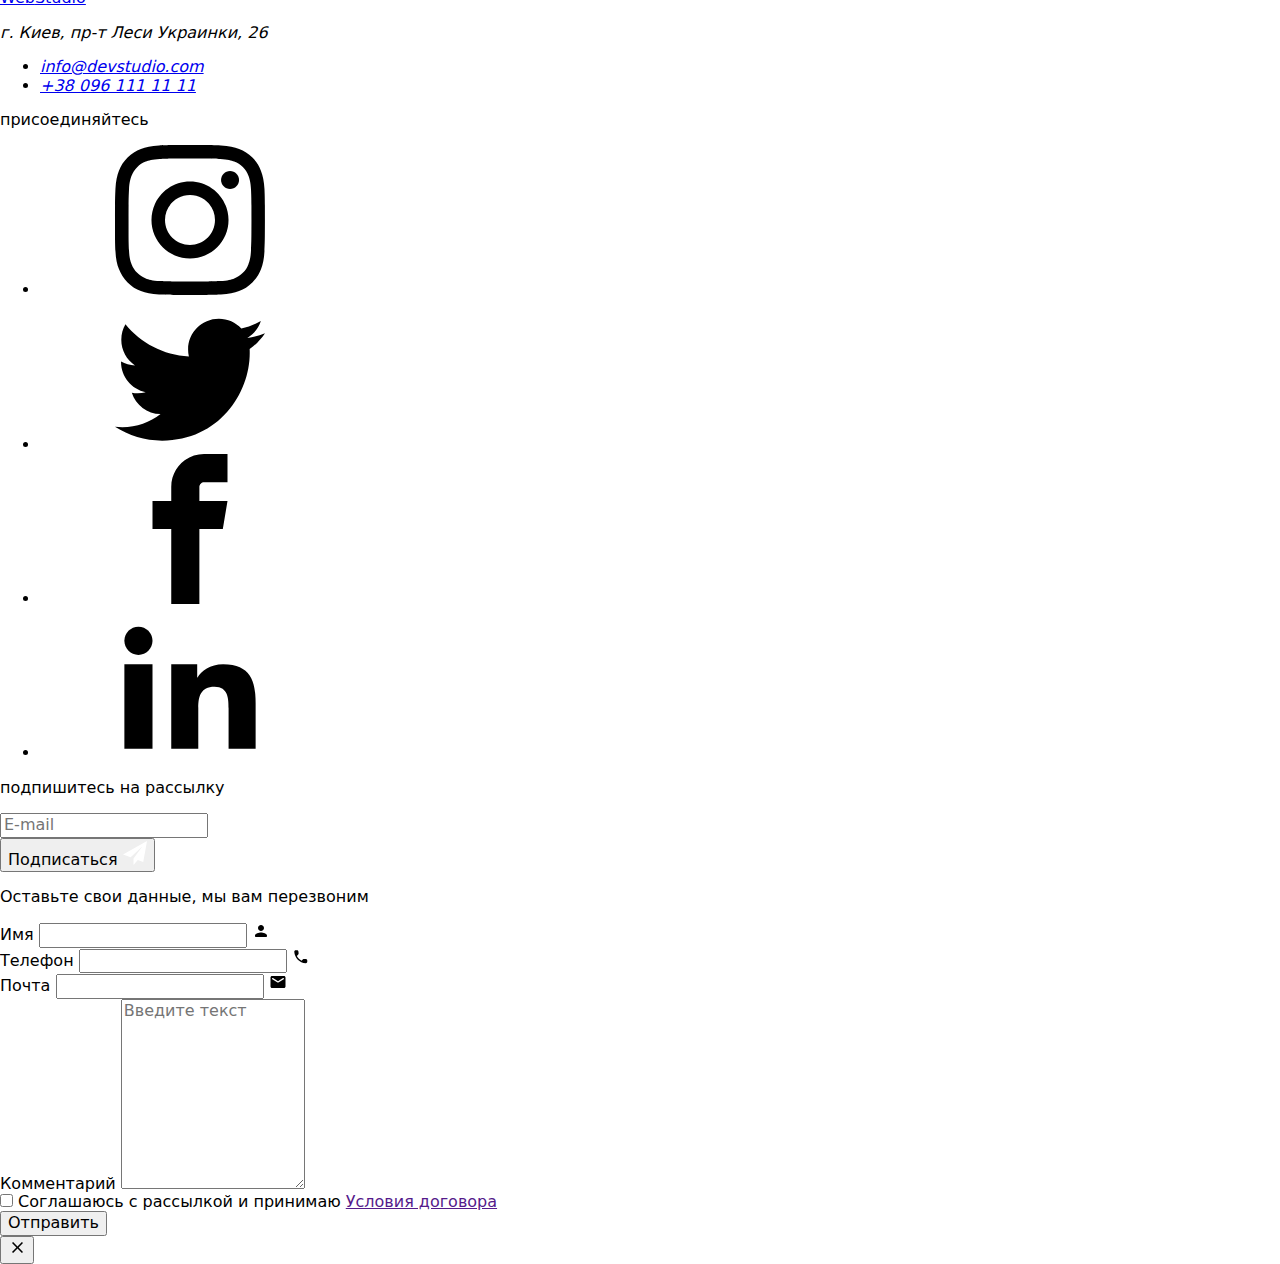
==== commit b42e6ca8: "сделаны настройки для препроцессора" ====
--- a/index.html
+++ b/index.html
@@ -14,7 +14,7 @@
       rel="stylesheet"
       href="https://cdnjs.cloudflare.com/ajax/libs/modern-normalize/1.0.0/modern-normalize.min.css"
     />
-    <link rel="stylesheet" href="css/styles.css" />
+    <link rel="stylesheet" href="./css/main.min.css" />
   </head>
 
   <body class="page">
--- a/css/main.min.css
+++ b/css/main.min.css
@@ -0,0 +1 @@
+/* No CSS *//*# sourceMappingURL=main.min.css.map */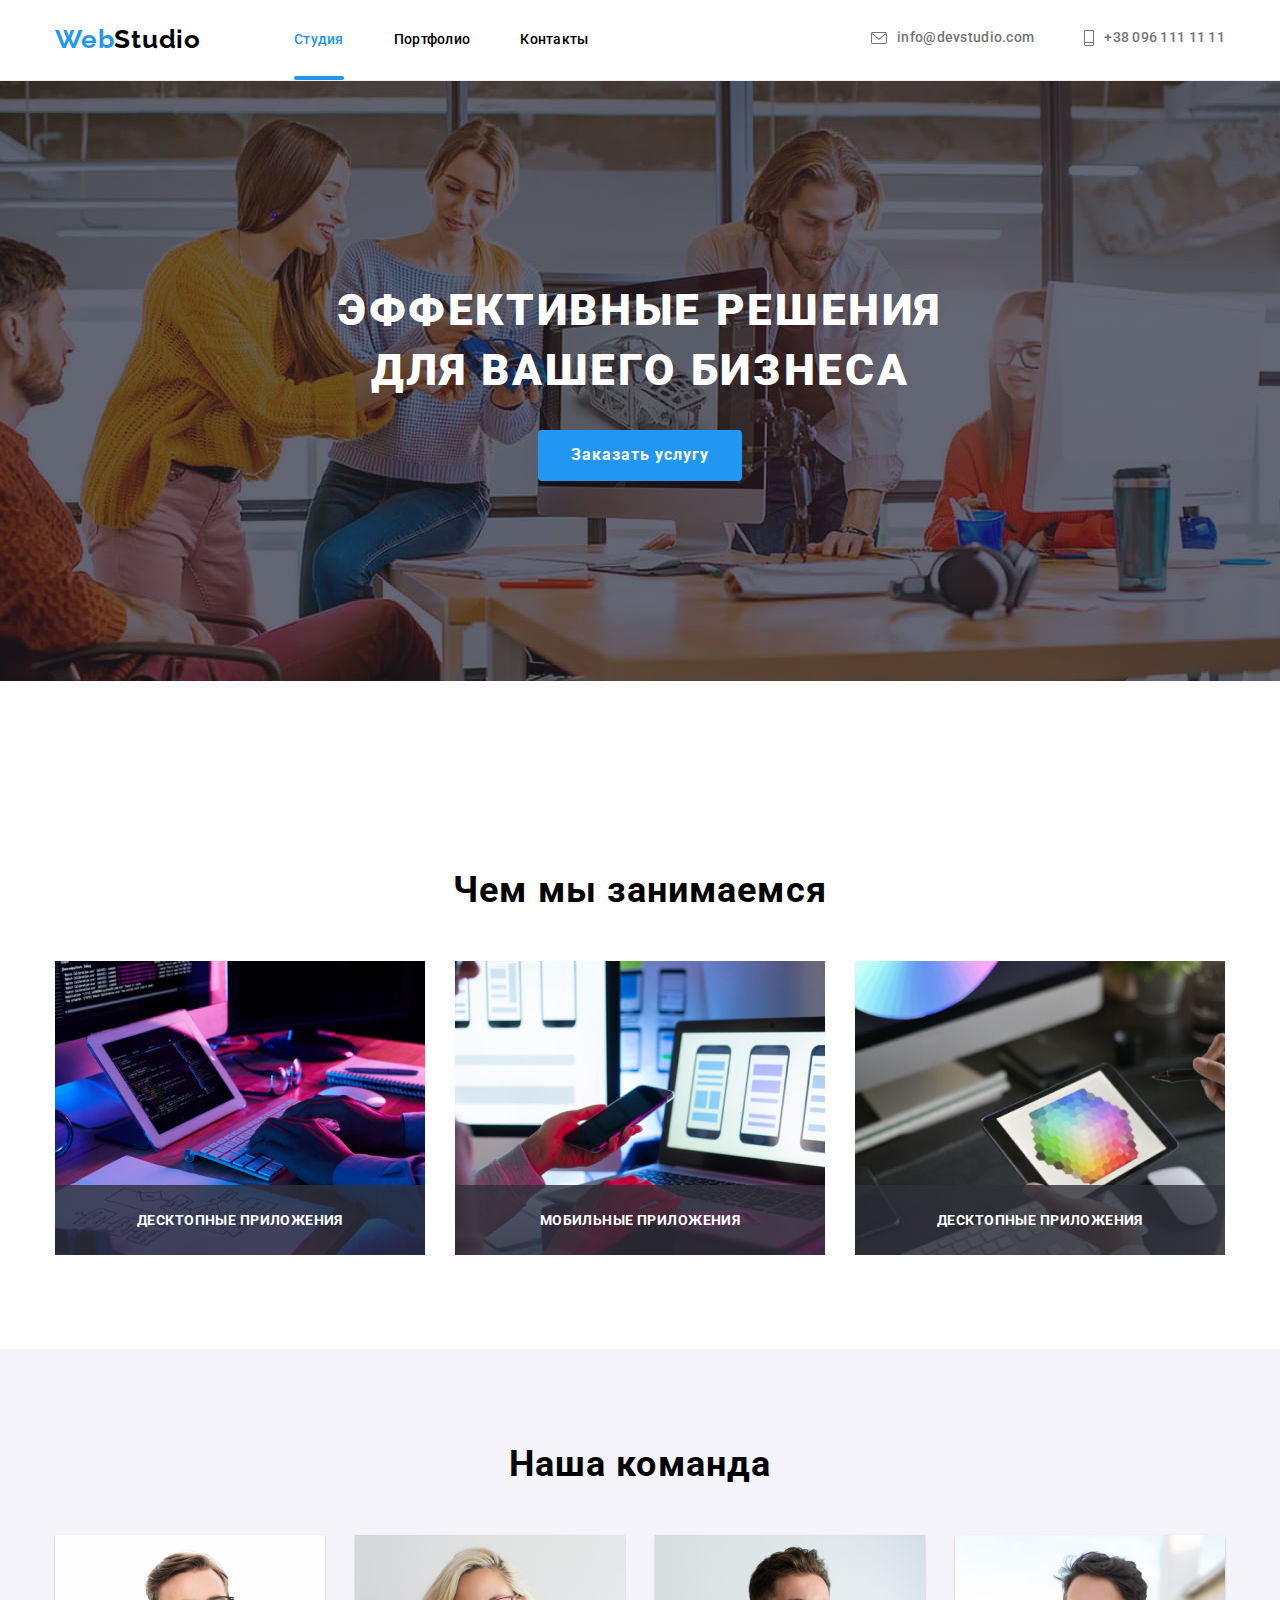
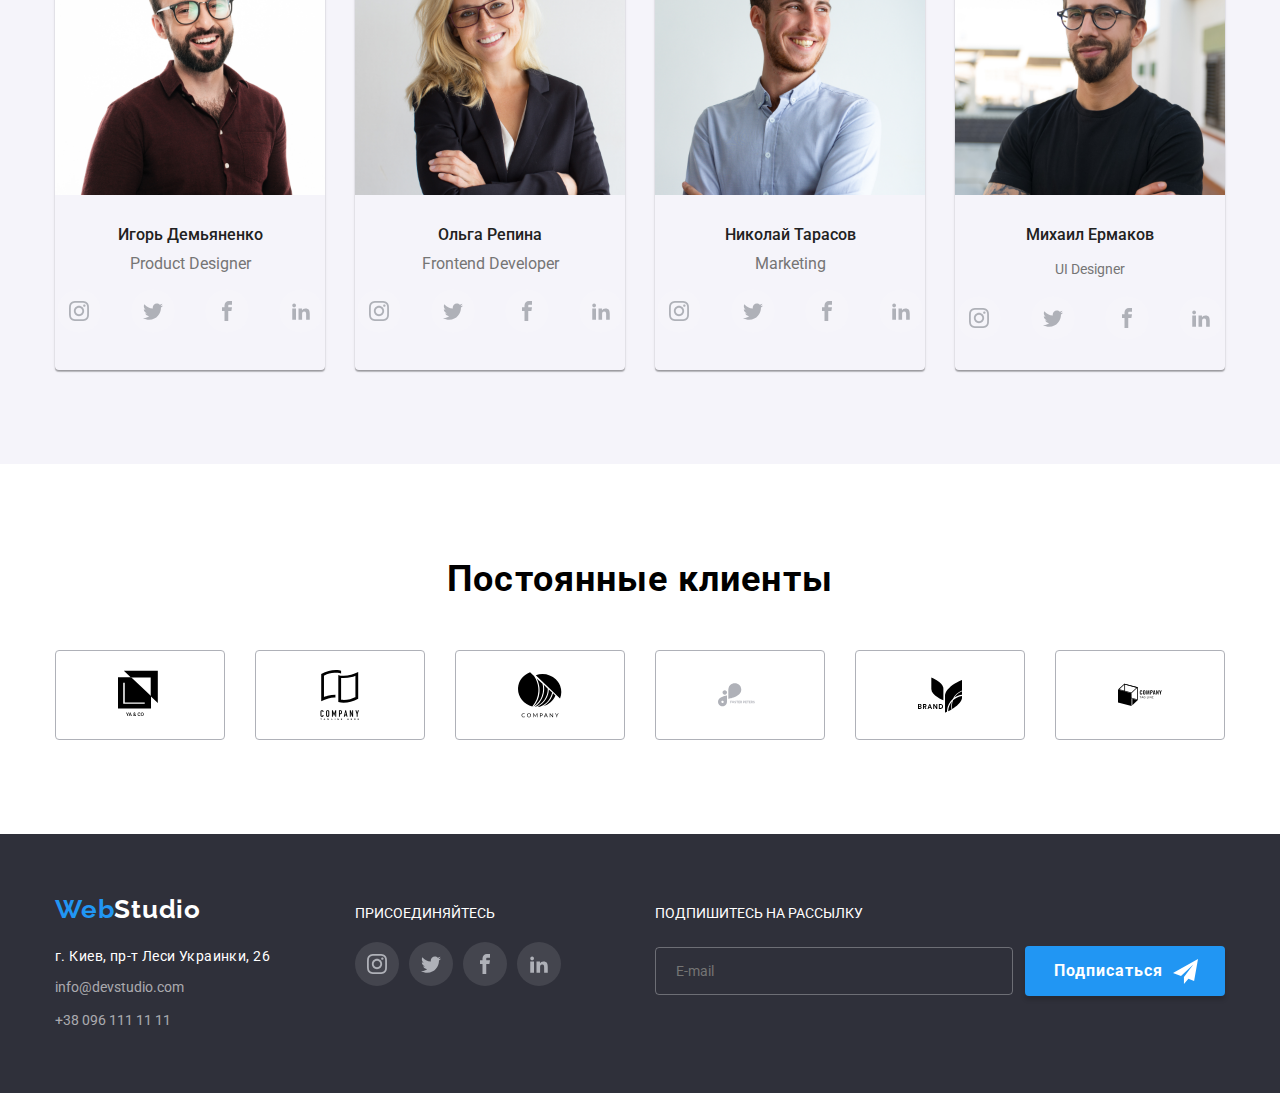
==== commit 34dc2606: "переподелючение стилей" ====
--- a/css/main.min.css
+++ b/css/main.min.css
@@ -1 +1,2 @@
-/* No CSS *//*# sourceMappingURL=main.min.css.map */+body{color:#757575;background-color:#fff;font-family:Roboto, sans-serif;font-size:14px;line-height:1.71}ul{list-style:none}*,::after,::before{box-sizing:border-box}.container{margin-left:auto;margin-right:auto;width:1200px;padding-left:15px;padding-right:15px}.flexbox{display:flex}.page-header{background-color:#fff;font-weight:500;line-height:1.14;letter-spacing:0.02em;border-bottom:1px solid #ececec}.page-header .flexbox{justify-content:flex-end;align-items:center}.main-nav{display:flex;align-items:center;margin-right:auto}.logo{color:#000;font-family:Raleway, cursive;font-weight:700;font-size:26px;line-height:1.2;letter-spacing:0.03em;text-decoration:none}.logo-header{color:#2196f3}.logo{margin-right:93px}button{font-family:inherit}.button{color:#fff;background-color:#2196f3;font-weight:700;font-size:16px;line-height:1.8;text-align:center;letter-spacing:0.06em;text-decoration:none;border-radius:4px;padding:10px 32px;min-width:200;border:1px solid transparent}.button.link:hover,.button.link:focus,.button-modal.link:hover,.button-modal.link:focus{color:#fff;background-color:#2196f3}.button.link{color:#212121;background-color:#f5f4fa;font-weight:500;font-size:16px;line-height:1.6;text-align:center;letter-spacing:0.03em;cursor:pointer}.feature-list-workers>.item{flex-basis:calc((100% - 3 * 30px) / 4);border-radius:0px 0px 4px 4px;box-shadow:0px 1px 3px rgba(0,0,0,0.12),0px 1px 1px rgba(0,0,0,0.14),0px 2px 1px rgba(0,0,0,0.2);background-color:var(--main-bg-color)}.feature-list-workers .title{margin-top:30px;margin-bottom:10px;font-weight:500;font-size:16px;line-height:1.19;color:#212121}.feature-list-workers .text{margin-top:0;margin-bottom:16px;color:var(--second-text-color);font-size:16px;line-height:1.19}.social-list .link{display:flex;justify-content:center;align-items:center;width:44px;height:44px;border-radius:50%;background-color:rgba(255,255,255,0.1);fill:#afb1b8;transition:fill 250ms cubic-bezier(0.4, 0, 0.2, 1)}.social-list .icon{width:20px;height:20px}.social-list .link .icons{fill:#afb1b8;transition:background-color 250ms cubic-bezier(0.4, 0, 0.2, 1)}.social-list .link:hover .icon{fill:#fff}.social-list .link:hover{background-color:#2196f3}.social-list .item:not(:last-child){margin-right:10px}.feature-list-workers .social-list{margin-bottom:30px;justify-content:center}.footer-social .text{display:block;margin-bottom:20px;margin-top:0;line-height:1.14;text-transform:uppercase;color:#fff}.footer-social:not(:last-child){margin-right:70px}.footer-social{width:270px;margin-right:70px}.footer-social .link{background-color:rgba(255,255,255,0.1);transition-timing-function:cubic-bezier(0.4, 0, 0.2, 1)}.form-input{width:448px;height:40px;border:1px solid rgba(33,33,33,0.2);box-sizing:border-box;border-radius:4px;margin-bottom:14px;padding-left:42px;outline:none}.sign-in-button{height:50px;width:200px;display:flex;align-items:center;text-align:center;font-family:Roboto;font-style:normal;font-weight:bold;font-size:16px;line-height:1.9;letter-spacing:0.06em;color:#ffffff;background-color:#2196f3;padding-left:29px;box-shadow:0px 4px 4px rgba(0,0,0,0.15);border-radius:4px;border:none;cursor:pointer}.link{text-decoration:none;transition-duration:250ms}.portfol .item:hover{box-shadow:0px 1px 1px rgba(0,0,0,0.12),0px 4px 4px rgba(0,0,0,0.06),1px 4px 6px rgba(0,0,0,0.16)}.adres-nav .link:hover{fill:#2196f3}.footer-contacts .link{display:inline-block;color:rgba(255,255,255,0.6)}.page-footer{background-color:#2f303a;padding-top:60px;padding-bottom:60px}.page-footer .flexbox{align-items:baseline}.footer-logo{color:#fff;font-family:Raleway, cursive;font-weight:700;font-size:26px;line-height:1.2;letter-spacing:0.03em;text-decoration:none}.logo-header{color:#2196f3}.footer-address .adres{color:#fff;font-weight:normal;font-size:14px;line-height:21px;letter-spacing:0.03em;font-style:normal}.adres-nav .link{color:rgba(255,255,255,0.6);text-decoration:none;font-style:normal}.adres-nav .item{margin-top:9px}.hidden{display:none}.footer-address{margin-top:20px;font-style:normal}.footer-info{width:270px;margin-right:70px}.footer-address .link{display:inline-block}.footer-address .text{margin:0}.footer-address .adres{margin:0}.site-nav .link:hover,.site-nav .link:focus,.site-info .link:hover,.site-info .link:focus,.adres-nav .link:hover,.adres-nav .link:focus{color:#2196f3}.team{padding-top:93px;padding-bottom:94px}.section-title{color:#000;font-weight:700;font-size:36px;line-height:1.17;text-align:center;letter-spacing:0.03em;margin-bottom:50px;margin-top:0}.section-links{color:#000;font-weight:700;font-size:18px;line-height:2;letter-spacing:0.06em}img{display:block;max-width:100%;height:auto}.work{font-style:normal;font-weight:normal;font-size:16px;line-height:1.88;letter-spacing:0.03em}.content-box .work-photo{flex-basis:calc((100% - 3 * 30px) / 3);margin-right:30px}.our-work{margin-bottom:50px}.content-box .work-photo:not(:last-child){margin-right:30px}.site-nav{display:flex}.main-nav{display:flex}.site-nav .link{color:#000;font-style:400;font-weight:500;font-size:14px;line-height:1.14;letter-spacing:0.02em;text-decoration:none;display:block;padding-top:32px;padding-bottom:32px;position:relative}.site-info .link{color:#757575;text-decoration:none}.site-nav{display:flex}.site-nav .item{margin-right:50px}.site-nav .item:last-child{margin-right:0px}.site-nav .link.current{color:#2196f3}.site-info .list{padding:0;margin:0;list-style:none}.site-info{display:flex}.site-info .item{margin-right:50px}.site-info .item:last-child{margin-left:0px;margin-right:0}.hero{text-align:center;display:flex;flex-direction:column;align-items:center;justify-content:center;text-transform:uppercase}.hero-bg .hero{background-image:linear-gradient(to right, rgba(47,48,58,0.4), rgba(47,48,58,0.4)),url(../css/css-images/Img-hover.jpg);background-repeat:no-repeat;background-position:center;height:600px;max-width:1600px;margin-right:auto;margin-left:auto}.hero-title{color:#fff;font-style:400;font-weight:900;font-size:44px;line-height:1.36;text-align:center;letter-spacing:0.06em;margin-top:0;margin-bottom:30px}.feature-list .title{color:#000;font-weight:700;font-size:14px;line-height:1.14;letter-spacing:0.03em}.feature-list .link{color:#757575}.feature-list .text{font-size:14px;line-height:1.7;letter-spacing:0.03em}.section.feature{padding-top:94px;padding-bottom:0}.feature-list .item{flex-basis:calc((100% - 3 * 30px) / 4)}.feature-list .title{margin-top:30px;margin-bottom:10px}.feature-list .item:not(:last-child){margin-right:30px}.section.team{text-align:center}.team{background-color:#f5f4fa}.portfolio-nav{display:flex;justify-content:center;margin-bottom:50px}.buttoms{margin-bottom:50px}.section.buttoms{padding-top:0;padding-bottom:0}.portfol{display:flex;flex-wrap:wrap}.portfol-link{padding:0;margin:0;list-style:none}.portfol .item{flex-basis:calc((100% - 2 * 30px) / 3);margin-right:30px;margin-bottom:30px}.card-content{padding:20px 24px;border-right:1px solid #eeeeee;border-bottom:1px solid #eeeeee;border-left:1px solid #eeeeee}.section{padding-top:94px;padding-bottom:94px}.portfol .item:nth-child(3n){margin-right:0}.list{padding:0;margin:0;list-style:none}.portfolio-nav .item:not(:last-child){margin-right:8px}.portfol .text{margin:0;color:var(--second-text-color);font-size:16px;line-height:1.87}.portfol .section-links{margin-top:0;margin-bottom:4px;color:#212121;font-size:18px;line-height:2;letter-spacing:0.06em}.work-actions{font-family:Roboto;font-style:normal;font-weight:bold;font-size:14px;line-height:16px;text-align:center;letter-spacing:0.03em;text-transform:uppercase;color:#ffffff;position:absolute;width:370px;padding:27px;background-image:linear-gradient(to right, rgba(47,48,58,0.8), rgba(47,48,58,0.8))}.work-style{margin:0}.product{position:relative;width:370px}.work-actions{position:absolute;right:0;bottom:0}.product-thumb{position:relative;overflow:hidden}.description{position:absolute;top:0;left:0;font-size:18px;line-height:28px;letter-spacing:0.03em;color:#ffffff;width:100%;height:100%;background-color:rgba(33,150,243,0.9);padding-top:63px;padding-bottom:63px;padding-left:24px;padding-right:24px;opacity:0;transform:translateY(100%);transition:transform 250ms cubic-bezier(0.4, 0, 0.2, 1)}.portfol .link:hover .description,.portfol .link:focus .description{transform:translateY(0)}.portfolio-hover:hover .description{opacity:1;transition:250ms}.portfolio-hover .product-thumb::before{position:absolute;content:"";opacity:0}.item.description::before{display:block;content:"";height:120px;background-size:70px;background-repeat:no-repeat;background-position:center;background-color:#f5f4fa}.clients-list .link{display:flex;justify-content:center;align-items:center;height:90px;border:1px solid #afb1b8;border-radius:4px}.clients-list .link:hover,.clients-list .link:focus{border-color:#2196f3}.icon{--color1: $client-logo}.icon:hover{--color2: $accent-color;--color1: $accent-color}.feature-list .item:not(:last-child),.examples-list .item:not(:last-child),.team .item:not(:last-child),.clients-list .item:not(:last-child){margin-right:30px}.clients-list .item{flex-basis:calc((100% - 5 * 30px) / 6)}.backdrop{position:fixed;top:0;left:0;width:100%;height:100%;background-color:rgba(0,0,0,0.2);transition:opacity 0.25s cubic-bezier(0.4, 0, 0.2, 1)}.modal{position:absolute;top:50%;left:50%;transform:translate(-50%, -50%);min-height:528px;min-width:581px;background-color:#ffffff;box-shadow:0px 1px 3px rgba(0,0,0,0.12),0px 1px 1px rgba(0,0,0,0.14),0px 2px 1px rgba(0,0,0,0.2);border-radius:4px;transform:translate(-50%, -50%) scale(1);transition:transform 250ms cubic-bezier(0.4, 0, 0.2, 1)}.modal .button{position:absolute;top:8px;right:8px;padding:0;width:30px;height:30px;border:1px solid rgba(0,0,0,0.1);border-radius:50%;background-color:var(--main-bg-color);cursor:pointer}.button .icon{margin-top:5px}.modal .button:focus,.modal .button:hover{fill:#2196f3}.backdrop.is-hidden{opacity:0;pointer-events:none}.description .overlay-text{margin:0;font-size:18px;line-height:1.56;color:#fff}.modal .modal-top{height:23px;left:576px;top:261px;font-family:Roboto;font-family:Roboto;font-style:normal;font-weight:bold;font-size:20px;line-height:23px;text-align:center;color:#212121;margin-bottom:12px;margin-top:40px;margin-right:auto}textarea{resize:none}.modal-form-textarea{height:120px;border:1px solid rgba(33,33,33,0.2);box-sizing:border-box;border-radius:4px;resize:none;margin-bottom:20px;padding:12px 16px}.form{width:448px;margin-left:auto;margin-right:auto}.form-field{outline:1px solid #212121 20%;margin-bottom:10px;display:flex;flex-direction:column;position:relative}.form-field input{margin:0;padding:12px;padding-left:42px;border:1px solid rgba(33,33,33,0.2);box-sizing:border-box;border-radius:4px}.form-field label{margin-bottom:4px}.form-field input::placeholder{color:#757575 50%}.form-field textarea{border:1px solid rgba(33,33,33,0.2);box-sizing:border-box;border-radius:4px;padding:16px}.form-field .button{display:flex;box-shadow:0px 4px 4px rgba(0,0,0,0.15)}.form-button-icon{height:35px;width:35px;padding-left:10px;fill:#ffffff}.checkbox{position:absolute;clip:rect(0 0 0 0);width:1px;height:1px;margin:-1px}.check-box{position:absolute;margin-left:-23px;width:16px;height:15px;background-image:url(../css/svg-icons/check-ram.svg)}.checkbox:checked+.check-box{background-color:#2196f3;background-image:url(../css/svg-icons/icon-check.svg);border-radius:2px}.form-label{align-items:center;display:flex}.policy-style label{font-size:14px;line-height:24px;letter-spacing:0.03em;color:#757575;margin-left:35px}.policy-style{display:flex;align-items:center;margin-bottom:30px}.modal-link{color:#2196f3;border-bottom:1px solid #2196f3;display:inline-block;line-height:0.85;margin-left:4px}.button-modal{color:#fff;background-color:#2196f3;font-weight:700;font-size:16px;line-height:1.8;text-align:center;letter-spacing:0.06em;text-decoration:none;border-radius:4px;padding:10px 32px;min-width:200;border:1px solid transparent;margin-bottom:40px;cursor:pointer}.modal .mod-but{text-align:center}.icon-modal{position:absolute;top:27px;left:14px;height:18px;width:18px;display:inline-block;transform:translateY(50%)}.form-input:focus+.icon-modal{color:#2196f3}.form-input:focus{border-color:#2196f3}.modal-form-textarea:focus{border-color:#2196f3}.icon-antenna::before{background-image:url(../css/svg-icons/antenna.svg)}.icon-clock::before{background-image:url(../css/svg-icons/clock.svg)}.icon-diagram::before{background-image:url(../css/svg-icons/diagram.svg)}.icon-astronaut::before{background-image:url(../css/svg-icons/astronaut.svg)}.post{display:inline-flex;align-items:center}.icon-e-mail{width:16px;height:12px;fill:#757575;margin-right:10px}.site-info .post:hover .icon-e-mail{fill:#2196f3}.telephon{display:inline-flex;align-items:center}.tel-number{width:10px;height:16px;fill:#757575;margin-right:10px}.site-info .telephon:hover .tel-number{fill:#2196f3}.site-nav .current::after{position:absolute;bottom:0;left:0;content:"";width:100%;height:4px;background-color:#2196f3;border-radius:2px}.site-nav .current:hover::before{display:block}.footer-sighning{display:block}.subscription{text-transform:uppercase;color:#fff;margin-bottom:20px;margin-top:0}.form-footer{display:flex;flex-direction:row;justify-content:center;align-items:baseline}.form-label-footer{margin-bottom:4px;font-family:Roboto;font-style:normal;font-weight:normal;font-size:12px;line-height:14px;letter-spacing:0.01em;color:#757575}.form-input-footer{height:48px;width:358px;border:1px solid rgba(255,255,255,0.3);border-radius:4px;padding:0 20px;background-color:transparent;color:rgba(255,255,255,0.6)}.sign-in-button{height:50px;width:200px;display:flex;align-items:center;text-align:center;font-family:Roboto;font-style:normal;font-weight:bold;font-size:16px;line-height:1.9;letter-spacing:0.06em;color:#ffffff;background-color:#2196f3;padding-left:29px;box-shadow:0px 4px 4px rgba(0,0,0,0.15);border-radius:4px;border:none}.form-button-icon{height:35px;width:35px;padding-left:10px;fill:var(--primary-white-color)}.form-window{padding-right:12px}
+/*# sourceMappingURL=main.min.css.map */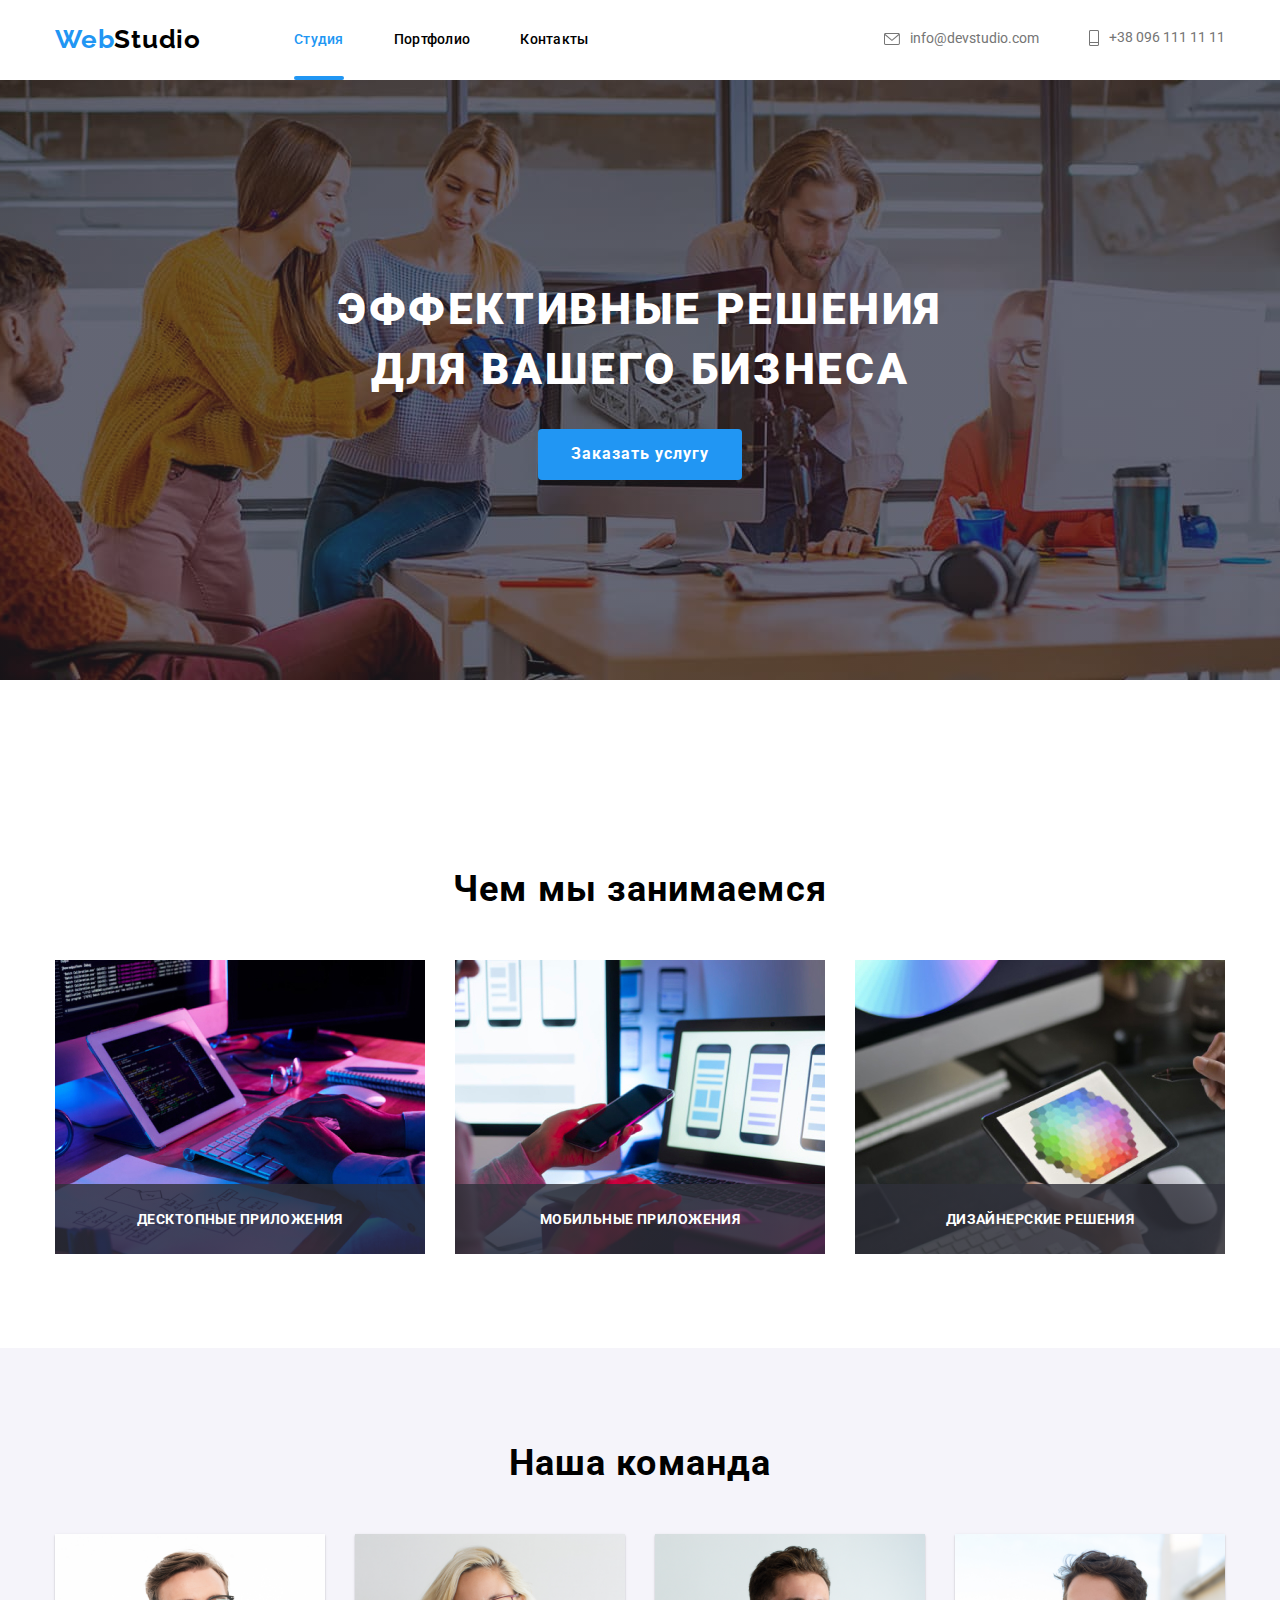
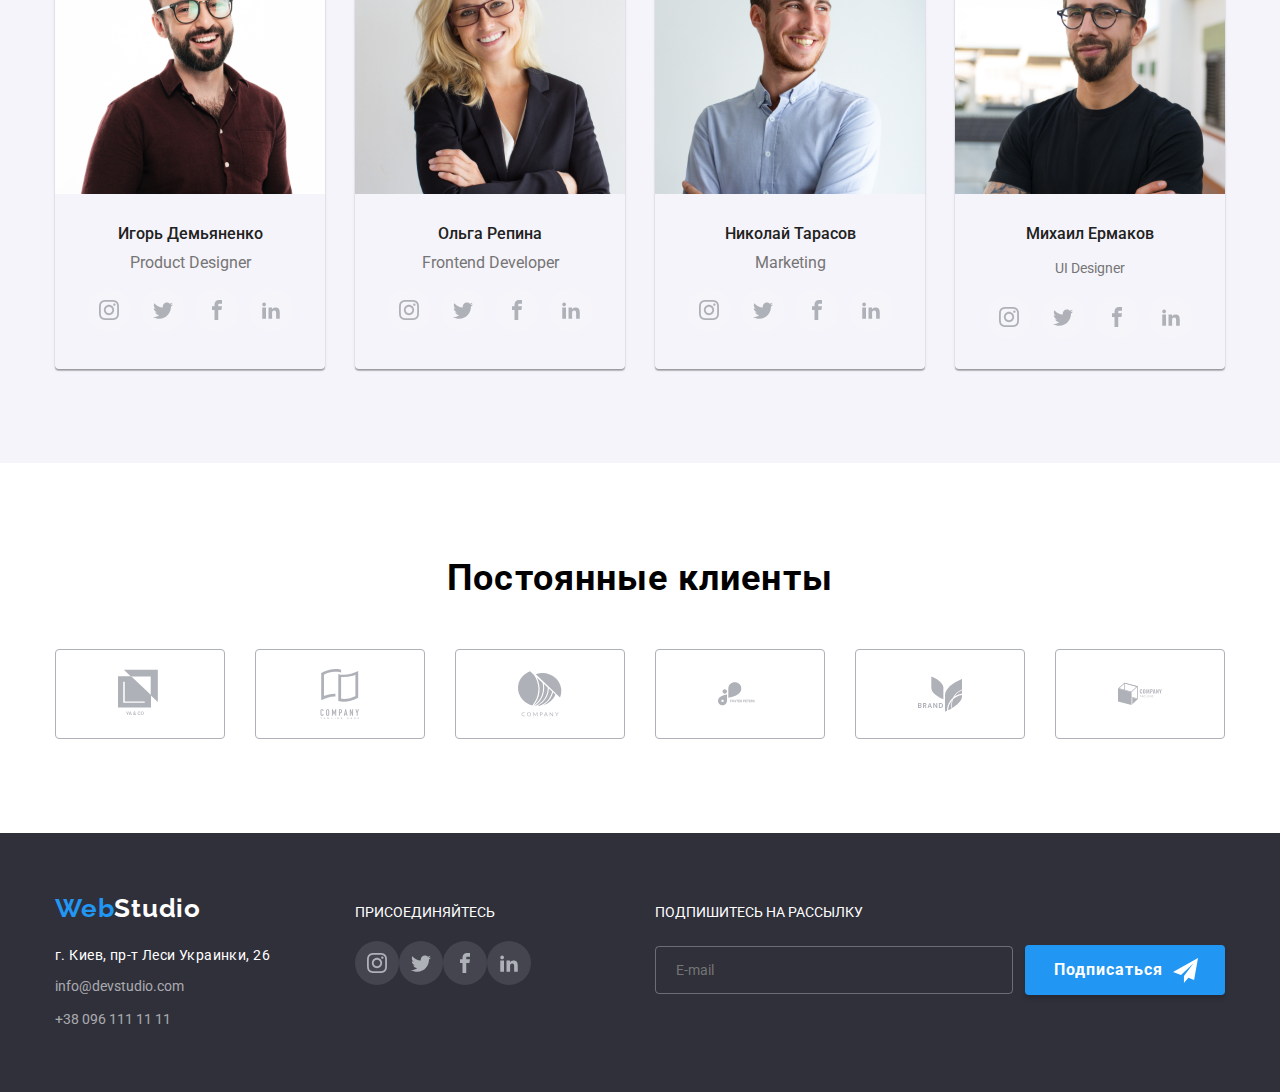
==== commit 26c4afe6: "работа над ошибками" ====
--- a/index.html
+++ b/index.html
@@ -153,7 +153,7 @@
                   width="370"
                 />
                 <div class="work-actions">
-                  <p class="work-style">десктопные приложения</p>
+                  <p class="work-style">дизайнерские решения</p>
                 </div>
               </div>
             </div>
@@ -171,7 +171,7 @@
             <h3 class="title">Игорь Демьяненко</h3>
             <p class="text">Product Designer</p>
             <ul class="list flexbox social-list">
-              <li class="item">
+              <li class="item-social">
                 <a href="" class="link" aria-label="instagram">
                   <svg class="icon">
                     <use
@@ -181,7 +181,7 @@
                 </a>
               </li>
 
-              <li class="item">
+              <li class="item-social">
                 <a href="" class="link" aria-label="instagram">
                   <svg class="icon">
                     <use
@@ -191,7 +191,7 @@
                 </a>
               </li>
 
-              <li class="item">
+              <li class="item-social">
                 <a href="" class="link" aria-label="instagram">
                   <svg class="icon">
                     <use
@@ -200,7 +200,7 @@
                   </svg>
                 </a>
               </li>
-              <li class="item">
+              <li class="item-social">
                 <a href="" class="link" aria-label="instagram">
                   <svg class="icon">
                     <use
@@ -217,7 +217,7 @@
             <h3 class="title">Ольга Репина</h3>
             <p class="text workers">Frontend Developer</p>
             <ul class="list flexbox social-list">
-              <li class="item">
+              <li class="item-social">
                 <a href="" class="link icons" aria-label="instagram">
                   <svg class="icon">
                     <use
@@ -227,7 +227,7 @@
                 </a>
               </li>
 
-              <li class="item">
+              <li class="item-social">
                 <a href="" class="link" aria-label="instagram">
                   <svg class="icon">
                     <use
@@ -237,7 +237,7 @@
                 </a>
               </li>
 
-              <li class="item">
+              <li class="item-social">
                 <a href="" class="link" aria-label="instagram">
                   <svg class="icon">
                     <use
@@ -246,7 +246,7 @@
                   </svg>
                 </a>
               </li>
-              <li class="item">
+              <li class="item-social">
                 <a href="" class="link" aria-label="instagram">
                   <svg class="icon">
                     <use
@@ -263,7 +263,7 @@
             <h3 class="title">Николай Тарасов</h3>
             <p class="text">Marketing</p>
             <ul class="list flexbox social-list">
-              <li class="item">
+              <li class="item-social">
                 <a href="" class="link" aria-label="instagram">
                   <svg class="icon">
                     <use
@@ -273,7 +273,7 @@
                 </a>
               </li>
 
-              <li class="item">
+              <li class="item-social">
                 <a href="" class="link" aria-label="instagram">
                   <svg class="icon">
                     <use
@@ -283,7 +283,7 @@
                 </a>
               </li>
 
-              <li class="item">
+              <li class="item-social">
                 <a href="" class="link" aria-label="instagram">
                   <svg class="icon">
                     <use
@@ -292,7 +292,7 @@
                   </svg>
                 </a>
               </li>
-              <li class="item">
+              <li class="item-social">
                 <a href="" class="link" aria-label="instagram">
                   <svg class="icon">
                     <use
@@ -309,7 +309,7 @@
             <h3 class="title">Михаил Ермаков</h3>
             <p>UI Designer</p>
             <ul class="list flexbox social-list">
-              <li class="item">
+              <li class="item-social">
                 <a href="" class="link" aria-label="instagram">
                   <svg class="icon">
                     <use
@@ -319,7 +319,7 @@
                 </a>
               </li>
 
-              <li class="item">
+              <li class="item-social">
                 <a href="" class="link" aria-label="instagram">
                   <svg class="icon">
                     <use
@@ -329,7 +329,7 @@
                 </a>
               </li>
 
-              <li class="item">
+              <li class="item-social">
                 <a href="" class="link" aria-label="instagram">
                   <svg class="icon">
                     <use
@@ -338,7 +338,7 @@
                   </svg>
                 </a>
               </li>
-              <li class="item">
+              <li class="item-social">
                 <a href="" class="link" aria-label="instagram">
                   <svg class="icon">
                     <use
--- a/css/main.min.css
+++ b/css/main.min.css
@@ -1,2 +1,2 @@
-body{color:#757575;background-color:#fff;font-family:Roboto, sans-serif;font-size:14px;line-height:1.71}ul{list-style:none}*,::after,::before{box-sizing:border-box}.container{margin-left:auto;margin-right:auto;width:1200px;padding-left:15px;padding-right:15px}.flexbox{display:flex}.page-header{background-color:#fff;font-weight:500;line-height:1.14;letter-spacing:0.02em;border-bottom:1px solid #ececec}.page-header .flexbox{justify-content:flex-end;align-items:center}.main-nav{display:flex;align-items:center;margin-right:auto}.logo{color:#000;font-family:Raleway, cursive;font-weight:700;font-size:26px;line-height:1.2;letter-spacing:0.03em;text-decoration:none}.logo-header{color:#2196f3}.logo{margin-right:93px}button{font-family:inherit}.button{color:#fff;background-color:#2196f3;font-weight:700;font-size:16px;line-height:1.8;text-align:center;letter-spacing:0.06em;text-decoration:none;border-radius:4px;padding:10px 32px;min-width:200;border:1px solid transparent}.button.link:hover,.button.link:focus,.button-modal.link:hover,.button-modal.link:focus{color:#fff;background-color:#2196f3}.button.link{color:#212121;background-color:#f5f4fa;font-weight:500;font-size:16px;line-height:1.6;text-align:center;letter-spacing:0.03em;cursor:pointer}.feature-list-workers>.item{flex-basis:calc((100% - 3 * 30px) / 4);border-radius:0px 0px 4px 4px;box-shadow:0px 1px 3px rgba(0,0,0,0.12),0px 1px 1px rgba(0,0,0,0.14),0px 2px 1px rgba(0,0,0,0.2);background-color:var(--main-bg-color)}.feature-list-workers .title{margin-top:30px;margin-bottom:10px;font-weight:500;font-size:16px;line-height:1.19;color:#212121}.feature-list-workers .text{margin-top:0;margin-bottom:16px;color:var(--second-text-color);font-size:16px;line-height:1.19}.social-list .link{display:flex;justify-content:center;align-items:center;width:44px;height:44px;border-radius:50%;background-color:rgba(255,255,255,0.1);fill:#afb1b8;transition:fill 250ms cubic-bezier(0.4, 0, 0.2, 1)}.social-list .icon{width:20px;height:20px}.social-list .link .icons{fill:#afb1b8;transition:background-color 250ms cubic-bezier(0.4, 0, 0.2, 1)}.social-list .link:hover .icon{fill:#fff}.social-list .link:hover{background-color:#2196f3}.social-list .item:not(:last-child){margin-right:10px}.feature-list-workers .social-list{margin-bottom:30px;justify-content:center}.footer-social .text{display:block;margin-bottom:20px;margin-top:0;line-height:1.14;text-transform:uppercase;color:#fff}.footer-social:not(:last-child){margin-right:70px}.footer-social{width:270px;margin-right:70px}.footer-social .link{background-color:rgba(255,255,255,0.1);transition-timing-function:cubic-bezier(0.4, 0, 0.2, 1)}.form-input{width:448px;height:40px;border:1px solid rgba(33,33,33,0.2);box-sizing:border-box;border-radius:4px;margin-bottom:14px;padding-left:42px;outline:none}.sign-in-button{height:50px;width:200px;display:flex;align-items:center;text-align:center;font-family:Roboto;font-style:normal;font-weight:bold;font-size:16px;line-height:1.9;letter-spacing:0.06em;color:#ffffff;background-color:#2196f3;padding-left:29px;box-shadow:0px 4px 4px rgba(0,0,0,0.15);border-radius:4px;border:none;cursor:pointer}.link{text-decoration:none;transition-duration:250ms}.portfol .item:hover{box-shadow:0px 1px 1px rgba(0,0,0,0.12),0px 4px 4px rgba(0,0,0,0.06),1px 4px 6px rgba(0,0,0,0.16)}.adres-nav .link:hover{fill:#2196f3}.footer-contacts .link{display:inline-block;color:rgba(255,255,255,0.6)}.page-footer{background-color:#2f303a;padding-top:60px;padding-bottom:60px}.page-footer .flexbox{align-items:baseline}.footer-logo{color:#fff;font-family:Raleway, cursive;font-weight:700;font-size:26px;line-height:1.2;letter-spacing:0.03em;text-decoration:none}.logo-header{color:#2196f3}.footer-address .adres{color:#fff;font-weight:normal;font-size:14px;line-height:21px;letter-spacing:0.03em;font-style:normal}.adres-nav .link{color:rgba(255,255,255,0.6);text-decoration:none;font-style:normal}.adres-nav .item{margin-top:9px}.hidden{display:none}.footer-address{margin-top:20px;font-style:normal}.footer-info{width:270px;margin-right:70px}.footer-address .link{display:inline-block}.footer-address .text{margin:0}.footer-address .adres{margin:0}.site-nav .link:hover,.site-nav .link:focus,.site-info .link:hover,.site-info .link:focus,.adres-nav .link:hover,.adres-nav .link:focus{color:#2196f3}.team{padding-top:93px;padding-bottom:94px}.section-title{color:#000;font-weight:700;font-size:36px;line-height:1.17;text-align:center;letter-spacing:0.03em;margin-bottom:50px;margin-top:0}.section-links{color:#000;font-weight:700;font-size:18px;line-height:2;letter-spacing:0.06em}img{display:block;max-width:100%;height:auto}.work{font-style:normal;font-weight:normal;font-size:16px;line-height:1.88;letter-spacing:0.03em}.content-box .work-photo{flex-basis:calc((100% - 3 * 30px) / 3);margin-right:30px}.our-work{margin-bottom:50px}.content-box .work-photo:not(:last-child){margin-right:30px}.site-nav{display:flex}.main-nav{display:flex}.site-nav .link{color:#000;font-style:400;font-weight:500;font-size:14px;line-height:1.14;letter-spacing:0.02em;text-decoration:none;display:block;padding-top:32px;padding-bottom:32px;position:relative}.site-info .link{color:#757575;text-decoration:none}.site-nav{display:flex}.site-nav .item{margin-right:50px}.site-nav .item:last-child{margin-right:0px}.site-nav .link.current{color:#2196f3}.site-info .list{padding:0;margin:0;list-style:none}.site-info{display:flex}.site-info .item{margin-right:50px}.site-info .item:last-child{margin-left:0px;margin-right:0}.hero{text-align:center;display:flex;flex-direction:column;align-items:center;justify-content:center;text-transform:uppercase}.hero-bg .hero{background-image:linear-gradient(to right, rgba(47,48,58,0.4), rgba(47,48,58,0.4)),url(../css/css-images/Img-hover.jpg);background-repeat:no-repeat;background-position:center;height:600px;max-width:1600px;margin-right:auto;margin-left:auto}.hero-title{color:#fff;font-style:400;font-weight:900;font-size:44px;line-height:1.36;text-align:center;letter-spacing:0.06em;margin-top:0;margin-bottom:30px}.feature-list .title{color:#000;font-weight:700;font-size:14px;line-height:1.14;letter-spacing:0.03em}.feature-list .link{color:#757575}.feature-list .text{font-size:14px;line-height:1.7;letter-spacing:0.03em}.section.feature{padding-top:94px;padding-bottom:0}.feature-list .item{flex-basis:calc((100% - 3 * 30px) / 4)}.feature-list .title{margin-top:30px;margin-bottom:10px}.feature-list .item:not(:last-child){margin-right:30px}.section.team{text-align:center}.team{background-color:#f5f4fa}.portfolio-nav{display:flex;justify-content:center;margin-bottom:50px}.buttoms{margin-bottom:50px}.section.buttoms{padding-top:0;padding-bottom:0}.portfol{display:flex;flex-wrap:wrap}.portfol-link{padding:0;margin:0;list-style:none}.portfol .item{flex-basis:calc((100% - 2 * 30px) / 3);margin-right:30px;margin-bottom:30px}.card-content{padding:20px 24px;border-right:1px solid #eeeeee;border-bottom:1px solid #eeeeee;border-left:1px solid #eeeeee}.section{padding-top:94px;padding-bottom:94px}.portfol .item:nth-child(3n){margin-right:0}.list{padding:0;margin:0;list-style:none}.portfolio-nav .item:not(:last-child){margin-right:8px}.portfol .text{margin:0;color:var(--second-text-color);font-size:16px;line-height:1.87}.portfol .section-links{margin-top:0;margin-bottom:4px;color:#212121;font-size:18px;line-height:2;letter-spacing:0.06em}.work-actions{font-family:Roboto;font-style:normal;font-weight:bold;font-size:14px;line-height:16px;text-align:center;letter-spacing:0.03em;text-transform:uppercase;color:#ffffff;position:absolute;width:370px;padding:27px;background-image:linear-gradient(to right, rgba(47,48,58,0.8), rgba(47,48,58,0.8))}.work-style{margin:0}.product{position:relative;width:370px}.work-actions{position:absolute;right:0;bottom:0}.product-thumb{position:relative;overflow:hidden}.description{position:absolute;top:0;left:0;font-size:18px;line-height:28px;letter-spacing:0.03em;color:#ffffff;width:100%;height:100%;background-color:rgba(33,150,243,0.9);padding-top:63px;padding-bottom:63px;padding-left:24px;padding-right:24px;opacity:0;transform:translateY(100%);transition:transform 250ms cubic-bezier(0.4, 0, 0.2, 1)}.portfol .link:hover .description,.portfol .link:focus .description{transform:translateY(0)}.portfolio-hover:hover .description{opacity:1;transition:250ms}.portfolio-hover .product-thumb::before{position:absolute;content:"";opacity:0}.item.description::before{display:block;content:"";height:120px;background-size:70px;background-repeat:no-repeat;background-position:center;background-color:#f5f4fa}.clients-list .link{display:flex;justify-content:center;align-items:center;height:90px;border:1px solid #afb1b8;border-radius:4px}.clients-list .link:hover,.clients-list .link:focus{border-color:#2196f3}.icon{--color1: $client-logo}.icon:hover{--color2: $accent-color;--color1: $accent-color}.feature-list .item:not(:last-child),.examples-list .item:not(:last-child),.team .item:not(:last-child),.clients-list .item:not(:last-child){margin-right:30px}.clients-list .item{flex-basis:calc((100% - 5 * 30px) / 6)}.backdrop{position:fixed;top:0;left:0;width:100%;height:100%;background-color:rgba(0,0,0,0.2);transition:opacity 0.25s cubic-bezier(0.4, 0, 0.2, 1)}.modal{position:absolute;top:50%;left:50%;transform:translate(-50%, -50%);min-height:528px;min-width:581px;background-color:#ffffff;box-shadow:0px 1px 3px rgba(0,0,0,0.12),0px 1px 1px rgba(0,0,0,0.14),0px 2px 1px rgba(0,0,0,0.2);border-radius:4px;transform:translate(-50%, -50%) scale(1);transition:transform 250ms cubic-bezier(0.4, 0, 0.2, 1)}.modal .button{position:absolute;top:8px;right:8px;padding:0;width:30px;height:30px;border:1px solid rgba(0,0,0,0.1);border-radius:50%;background-color:var(--main-bg-color);cursor:pointer}.button .icon{margin-top:5px}.modal .button:focus,.modal .button:hover{fill:#2196f3}.backdrop.is-hidden{opacity:0;pointer-events:none}.description .overlay-text{margin:0;font-size:18px;line-height:1.56;color:#fff}.modal .modal-top{height:23px;left:576px;top:261px;font-family:Roboto;font-family:Roboto;font-style:normal;font-weight:bold;font-size:20px;line-height:23px;text-align:center;color:#212121;margin-bottom:12px;margin-top:40px;margin-right:auto}textarea{resize:none}.modal-form-textarea{height:120px;border:1px solid rgba(33,33,33,0.2);box-sizing:border-box;border-radius:4px;resize:none;margin-bottom:20px;padding:12px 16px}.form{width:448px;margin-left:auto;margin-right:auto}.form-field{outline:1px solid #212121 20%;margin-bottom:10px;display:flex;flex-direction:column;position:relative}.form-field input{margin:0;padding:12px;padding-left:42px;border:1px solid rgba(33,33,33,0.2);box-sizing:border-box;border-radius:4px}.form-field label{margin-bottom:4px}.form-field input::placeholder{color:#757575 50%}.form-field textarea{border:1px solid rgba(33,33,33,0.2);box-sizing:border-box;border-radius:4px;padding:16px}.form-field .button{display:flex;box-shadow:0px 4px 4px rgba(0,0,0,0.15)}.form-button-icon{height:35px;width:35px;padding-left:10px;fill:#ffffff}.checkbox{position:absolute;clip:rect(0 0 0 0);width:1px;height:1px;margin:-1px}.check-box{position:absolute;margin-left:-23px;width:16px;height:15px;background-image:url(../css/svg-icons/check-ram.svg)}.checkbox:checked+.check-box{background-color:#2196f3;background-image:url(../css/svg-icons/icon-check.svg);border-radius:2px}.form-label{align-items:center;display:flex}.policy-style label{font-size:14px;line-height:24px;letter-spacing:0.03em;color:#757575;margin-left:35px}.policy-style{display:flex;align-items:center;margin-bottom:30px}.modal-link{color:#2196f3;border-bottom:1px solid #2196f3;display:inline-block;line-height:0.85;margin-left:4px}.button-modal{color:#fff;background-color:#2196f3;font-weight:700;font-size:16px;line-height:1.8;text-align:center;letter-spacing:0.06em;text-decoration:none;border-radius:4px;padding:10px 32px;min-width:200;border:1px solid transparent;margin-bottom:40px;cursor:pointer}.modal .mod-but{text-align:center}.icon-modal{position:absolute;top:27px;left:14px;height:18px;width:18px;display:inline-block;transform:translateY(50%)}.form-input:focus+.icon-modal{color:#2196f3}.form-input:focus{border-color:#2196f3}.modal-form-textarea:focus{border-color:#2196f3}.icon-antenna::before{background-image:url(../css/svg-icons/antenna.svg)}.icon-clock::before{background-image:url(../css/svg-icons/clock.svg)}.icon-diagram::before{background-image:url(../css/svg-icons/diagram.svg)}.icon-astronaut::before{background-image:url(../css/svg-icons/astronaut.svg)}.post{display:inline-flex;align-items:center}.icon-e-mail{width:16px;height:12px;fill:#757575;margin-right:10px}.site-info .post:hover .icon-e-mail{fill:#2196f3}.telephon{display:inline-flex;align-items:center}.tel-number{width:10px;height:16px;fill:#757575;margin-right:10px}.site-info .telephon:hover .tel-number{fill:#2196f3}.site-nav .current::after{position:absolute;bottom:0;left:0;content:"";width:100%;height:4px;background-color:#2196f3;border-radius:2px}.site-nav .current:hover::before{display:block}.footer-sighning{display:block}.subscription{text-transform:uppercase;color:#fff;margin-bottom:20px;margin-top:0}.form-footer{display:flex;flex-direction:row;justify-content:center;align-items:baseline}.form-label-footer{margin-bottom:4px;font-family:Roboto;font-style:normal;font-weight:normal;font-size:12px;line-height:14px;letter-spacing:0.01em;color:#757575}.form-input-footer{height:48px;width:358px;border:1px solid rgba(255,255,255,0.3);border-radius:4px;padding:0 20px;background-color:transparent;color:rgba(255,255,255,0.6)}.sign-in-button{height:50px;width:200px;display:flex;align-items:center;text-align:center;font-family:Roboto;font-style:normal;font-weight:bold;font-size:16px;line-height:1.9;letter-spacing:0.06em;color:#ffffff;background-color:#2196f3;padding-left:29px;box-shadow:0px 4px 4px rgba(0,0,0,0.15);border-radius:4px;border:none}.form-button-icon{height:35px;width:35px;padding-left:10px;fill:var(--primary-white-color)}.form-window{padding-right:12px}
+img{display:block;max-width:100%;height:auto}body{color:#757575;background-color:#fff;font-family:Roboto, sans-serif;font-size:14px;line-height:1.71}ul{list-style:none}*,::after,::before{box-sizing:border-box}.container{margin-left:auto;margin-right:auto;width:1200px;padding-left:15px;padding-right:15px}.flexbox{display:flex}.main-nav{display:flex;align-items:center;margin-right:auto}.logo{color:#000;font-family:Raleway, cursive;font-weight:700;font-size:26px;line-height:1.2;letter-spacing:0.03em;text-decoration:none}.logo-header{color:#2196f3}.logo{margin-right:93px}button{font-family:inherit}.footer-contacts .link{display:inline-block;color:rgba(255,255,255,0.6)}.page-footer{background-color:#2f303a;padding-top:60px;padding-bottom:60px}.page-footer .flexbox{align-items:baseline}.footer-logo{color:#fff;font-family:Raleway, cursive;font-weight:700;font-size:26px;line-height:1.2;letter-spacing:0.03em;text-decoration:none}.logo-header{color:#2196f3}.button{color:#fff;background-color:#2196f3;font-weight:700;font-size:16px;line-height:1.8;text-align:center;letter-spacing:0.06em;text-decoration:none;border-radius:4px;padding:10px 32px;min-width:200;border:1px solid transparent}.button.link:hover,.button.link:focus,.button-modal.link:hover,.button-modal.link:focus{color:#fff;background-color:#2196f3}.button.link{color:#212121;background-color:#f5f4fa;font-weight:500;font-size:16px;line-height:1.6;text-align:center;letter-spacing:0.03em;cursor:pointer}.feature-list-workers>.item{flex-basis:calc((100% - 3 * 30px) / 4);border-radius:0px 0px 4px 4px;box-shadow:0px 1px 3px rgba(0,0,0,0.12),0px 1px 1px rgba(0,0,0,0.14),0px 2px 1px rgba(0,0,0,0.2);background-color:var(--main-bg-color)}.feature-list-workers .title{margin-top:30px;margin-bottom:10px;font-weight:500;font-size:16px;line-height:1.19;color:#212121}.feature-list-workers .text{margin-top:0;margin-bottom:16px;color:var(--second-text-color);font-size:16px;line-height:1.19}.social-list .link{display:flex;justify-content:center;align-items:center;width:44px;height:44px;border-radius:50%;background-color:rgba(255,255,255,0.1);fill:#afb1b8;transition:fill 250ms cubic-bezier(0.4, 0, 0.2, 1)}.social-list .icon{width:20px;height:20px}.social-list .link .icons{fill:#afb1b8;transition:background-color 250ms cubic-bezier(0.4, 0, 0.2, 1)}.social-list .link:hover .icon{fill:#fff}.social-list .link:hover{background-color:#2196f3}.item-social:not(:last-child){margin-right:10px}.feature-list-workers .social-list{margin-bottom:30px;justify-content:center}.footer-social .text{display:block;margin-bottom:20px;margin-top:0;line-height:1.14;text-transform:uppercase;color:#fff}.footer-social:not(:last-child){margin-right:70px}.footer-social{width:270px;margin-right:70px}.footer-social .link{background-color:rgba(255,255,255,0.1);transition-timing-function:cubic-bezier(0.4, 0, 0.2, 1)}.form-input{width:448px;height:40px;border:1px solid rgba(33,33,33,0.2);box-sizing:border-box;border-radius:4px;margin-bottom:14px;padding-left:42px;outline:none}.sign-in-button{height:50px;width:200px;display:flex;align-items:center;text-align:center;font-family:Roboto;font-style:normal;font-weight:bold;font-size:16px;line-height:1.9;letter-spacing:0.06em;color:#ffffff;background-color:#2196f3;padding-left:29px;box-shadow:0px 4px 4px rgba(0,0,0,0.15);border-radius:4px;border:none;cursor:pointer}.link{text-decoration:none;transition-duration:250ms}.portfol .item:hover{box-shadow:0px 1px 1px rgba(0,0,0,0.12),0px 4px 4px rgba(0,0,0,0.06),1px 4px 6px rgba(0,0,0,0.16)}.adres-nav .link:hover{fill:#2196f3}.footer-address .adres{color:#fff;font-weight:normal;font-size:14px;line-height:21px;letter-spacing:0.03em;font-style:normal}.adres-nav .link{color:rgba(255,255,255,0.6);text-decoration:none;font-style:normal}.adres-nav .item{margin-top:9px}.hidden{display:none}.footer-address{margin-top:20px;font-style:normal}.footer-info{width:270px;margin-right:70px}.footer-address .link{display:inline-block}.footer-address .text{margin:0}.footer-address .adres{margin:0}.site-info .item{margin-right:50px}.site-info{display:flex;align-items:center}.site-nav .link:hover,.site-nav .link:focus,.site-info .link:hover,.site-info .link:focus,.adres-nav .link:hover,.adres-nav .link:focus{color:#2196f3}.team{padding-top:93px;padding-bottom:94px}.section-title{color:#000;font-weight:700;font-size:36px;line-height:1.17;text-align:center;letter-spacing:0.03em;margin-bottom:50px;margin-top:0}.section-links{color:#000;font-weight:700;font-size:18px;line-height:2;letter-spacing:0.06em}.work{font-style:normal;font-weight:normal;font-size:16px;line-height:1.88;letter-spacing:0.03em}.content-box .work-photo{flex-basis:calc((100% - 3 * 30px) / 3);margin-right:30px}.our-work{margin-bottom:50px}.content-box .work-photo:not(:last-child){margin-right:30px}.site-nav{display:flex}.site-nav .link{color:#000;font-style:400;font-weight:500;font-size:14px;line-height:1.14;letter-spacing:0.02em;text-decoration:none;display:block;padding-top:32px;padding-bottom:32px;position:relative}.site-info .link{color:#757575;text-decoration:none}.site-nav{display:flex}.site-nav .item{margin-right:50px}.site-nav .item:last-child{margin-right:0px}.site-nav .link.current{color:#2196f3}.site-info .list{padding:0;margin:0;list-style:none}.site-info .item:last-child{margin-left:0px;margin-right:0}.hero{text-align:center;display:flex;flex-direction:column;align-items:center;justify-content:center;text-transform:uppercase}.hero-bg .hero{background-image:linear-gradient(to right, rgba(47,48,58,0.4), rgba(47,48,58,0.4)),url(../css/css-images/Img-hover.jpg);background-repeat:no-repeat;background-position:center;height:600px;max-width:1600px;margin-right:auto;margin-left:auto}.hero-title{color:#fff;font-style:400;font-weight:900;font-size:44px;line-height:1.36;text-align:center;letter-spacing:0.06em;margin-top:0;margin-bottom:30px}.feature-list .title{color:#000;font-weight:700;font-size:14px;line-height:1.14;letter-spacing:0.03em}.feature-list .link{color:#757575}.feature-list .text{font-size:14px;line-height:1.7;letter-spacing:0.03em}.section.feature{padding-top:94px;padding-bottom:0}.feature-list .item{flex-basis:calc((100% - 3 * 30px) / 4)}.feature-list .title{margin-top:30px;margin-bottom:10px}.feature-list .item:not(:last-child){margin-right:30px}.section.team{text-align:center}.team{background-color:#f5f4fa}.portfolio-nav{display:flex;justify-content:center;margin-bottom:50px}.buttoms{margin-bottom:50px}.section.buttoms{padding-top:0;padding-bottom:0}.portfol{display:flex;flex-wrap:wrap}.portfol-link{padding:0;margin:0;list-style:none}.portfol .item{flex-basis:calc((100% - 2 * 30px) / 3);margin-right:30px;margin-bottom:30px}.card-content{padding:20px 24px;border-right:1px solid #eeeeee;border-bottom:1px solid #eeeeee;border-left:1px solid #eeeeee}.section{padding-top:94px;padding-bottom:94px}.portfol .item:nth-child(3n){margin-right:0}.list{padding:0;margin:0;list-style:none}.portfolio-nav .item:not(:last-child){margin-right:8px}.portfol .text{margin:0;color:var(--second-text-color);font-size:16px;line-height:1.87}.portfol .section-links{margin-top:0;margin-bottom:4px;color:#212121;font-size:18px;line-height:2;letter-spacing:0.06em}.work-actions{font-family:Roboto;font-style:normal;font-weight:bold;font-size:14px;line-height:16px;text-align:center;letter-spacing:0.03em;text-transform:uppercase;color:#ffffff;position:absolute;width:370px;padding:27px;background-image:linear-gradient(to right, rgba(47,48,58,0.8), rgba(47,48,58,0.8))}.work-style{margin:0}.product{position:relative;width:370px}.work-actions{position:absolute;right:0;bottom:0}.product-thumb{position:relative;overflow:hidden}.description{position:absolute;top:0;left:0;font-size:18px;line-height:28px;letter-spacing:0.03em;color:#ffffff;width:100%;height:100%;background-color:rgba(33,150,243,0.9);padding-top:63px;padding-bottom:63px;padding-left:24px;padding-right:24px;opacity:0;transform:translateY(100%);transition:transform 250ms cubic-bezier(0.4, 0, 0.2, 1)}.portfol .link:hover .description,.portfol .link:focus .description{transform:translateY(0)}.portfolio-hover:hover .description{opacity:1;transition:250ms}.portfolio-hover .product-thumb::before{position:absolute;content:"";opacity:0}.item.description::before{display:block;content:"";height:120px;background-size:70px;background-repeat:no-repeat;background-position:center;background-color:#f5f4fa}.clients-list .link{display:flex;justify-content:center;align-items:center;height:90px;border:1px solid #afb1b8;border-radius:4px}.clients-list .link:hover,.clients-list .link:focus{border-color:#2196f3;--color1: #2196f3;--color2: #2196f3;transition-duration:250ms}.feature-list .item:not(:last-child),.examples-list .item:not(:last-child),.team .item:not(:last-child),.clients-list .item:not(:last-child){margin-right:30px}.clients-list .item{flex-basis:calc((100% - 5 * 30px) / 6)}.backdrop{position:fixed;top:0;left:0;width:100%;height:100%;background-color:rgba(0,0,0,0.2);transition:opacity 0.25s cubic-bezier(0.4, 0, 0.2, 1)}.modal{position:absolute;top:50%;left:50%;transform:translate(-50%, -50%);min-height:528px;min-width:581px;background-color:#ffffff;box-shadow:0px 1px 3px rgba(0,0,0,0.12),0px 1px 1px rgba(0,0,0,0.14),0px 2px 1px rgba(0,0,0,0.2);border-radius:4px;transform:translate(-50%, -50%) scale(1);transition:transform 250ms cubic-bezier(0.4, 0, 0.2, 1)}.modal .button{position:absolute;top:8px;right:8px;padding:0;width:30px;height:30px;border:1px solid rgba(0,0,0,0.1);border-radius:50%;background-color:var(--main-bg-color);cursor:pointer}.button .icon{margin-top:5px}.modal .button:focus,.modal .button:hover{fill:#2196f3}.backdrop.is-hidden{opacity:0;pointer-events:none}.description .overlay-text{margin:0;font-size:18px;line-height:1.56;color:#fff}.modal .modal-top{height:23px;left:576px;top:261px;font-family:Roboto;font-family:Roboto;font-style:normal;font-weight:bold;font-size:20px;line-height:23px;text-align:center;color:#212121;margin-bottom:12px;margin-top:40px;margin-right:auto}textarea{resize:none}.modal-form-textarea{height:120px;border:1px solid rgba(33,33,33,0.2);box-sizing:border-box;border-radius:4px;resize:none;margin-bottom:20px;padding:12px 16px}.form{width:448px;margin-left:auto;margin-right:auto}.form-field{outline:1px solid #212121 20%;margin-bottom:10px;display:flex;flex-direction:column;position:relative}.form-field input{margin:0;padding:12px;padding-left:42px;border:1px solid rgba(33,33,33,0.2);box-sizing:border-box;border-radius:4px}.form-field label{margin-bottom:4px}.form-field input::placeholder{color:#757575 50%}.form-field textarea{border:1px solid rgba(33,33,33,0.2);box-sizing:border-box;border-radius:4px;padding:16px}.form-field .button{display:flex;box-shadow:0px 4px 4px rgba(0,0,0,0.15)}.form-button-icon{height:35px;width:35px;padding-left:10px;fill:#ffffff}.checkbox{position:absolute;clip:rect(0 0 0 0);width:1px;height:1px;margin:-1px}.check-box{position:absolute;margin-left:-23px;width:16px;height:15px;background-image:url(../css/svg-icons/check-ram.svg)}.checkbox:checked+.check-box{background-color:#2196f3;background-image:url(../css/svg-icons/icon-check.svg);border-radius:2px}.form-label{align-items:center;display:flex}.policy-style label{font-size:14px;line-height:24px;letter-spacing:0.03em;color:#757575;margin-left:35px}.policy-style{display:flex;align-items:center;margin-bottom:30px}.modal-link{color:#2196f3;border-bottom:1px solid #2196f3;display:inline-block;line-height:0.85;margin-left:4px}.button-modal{color:#fff;background-color:#2196f3;font-weight:700;font-size:16px;line-height:1.8;text-align:center;letter-spacing:0.06em;text-decoration:none;border-radius:4px;padding:10px 32px;min-width:200;border:1px solid transparent;margin-bottom:40px;cursor:pointer}.modal .mod-but{text-align:center}.icon-modal{position:absolute;top:27px;left:14px;height:18px;width:18px;display:inline-block;transform:translateY(50%)}.form-input:focus+.icon-modal{color:#2196f3}.form-input:focus{border-color:#2196f3}.modal-form-textarea:focus{border-color:#2196f3}.icon-antenna::before{background-image:url(../css/svg-icons/antenna.svg)}.icon-clock::before{background-image:url(../css/svg-icons/clock.svg)}.icon-diagram::before{background-image:url(../css/svg-icons/diagram.svg)}.icon-astronaut::before{background-image:url(../css/svg-icons/astronaut.svg)}.post{display:inline-flex;align-items:center}.icon-e-mail{width:16px;height:12px;fill:#757575;margin-right:10px}.site-info .post:hover .icon-e-mail{fill:#2196f3}.telephon{display:inline-flex;align-items:center}.tel-number{width:10px;height:16px;fill:#757575;margin-right:10px}.site-info .telephon:hover .tel-number{fill:#2196f3}.site-nav .current::after{position:absolute;bottom:0;left:0;content:"";width:100%;height:4px;background-color:#2196f3;border-radius:2px}.site-nav .current:hover::before{display:block}.footer-sighning{display:block}.subscription{text-transform:uppercase;color:#fff;margin-bottom:20px;margin-top:0}.form-footer{display:flex;flex-direction:row;justify-content:center;align-items:baseline}.form-label-footer{margin-bottom:4px;font-family:Roboto;font-style:normal;font-weight:normal;font-size:12px;line-height:14px;letter-spacing:0.01em;color:#757575}.form-input-footer{height:48px;width:358px;border:1px solid rgba(255,255,255,0.3);border-radius:4px;padding:0 20px;background-color:transparent;color:rgba(255,255,255,0.6)}.sign-in-button{height:50px;width:200px;display:flex;align-items:center;text-align:center;font-family:Roboto;font-style:normal;font-weight:bold;font-size:16px;line-height:1.9;letter-spacing:0.06em;color:#ffffff;background-color:#2196f3;padding-left:29px;box-shadow:0px 4px 4px rgba(0,0,0,0.15);border-radius:4px;border:none}.form-button-icon{height:35px;width:35px;padding-left:10px;fill:var(--primary-white-color)}.form-window{padding-right:12px}
 /*# sourceMappingURL=main.min.css.map */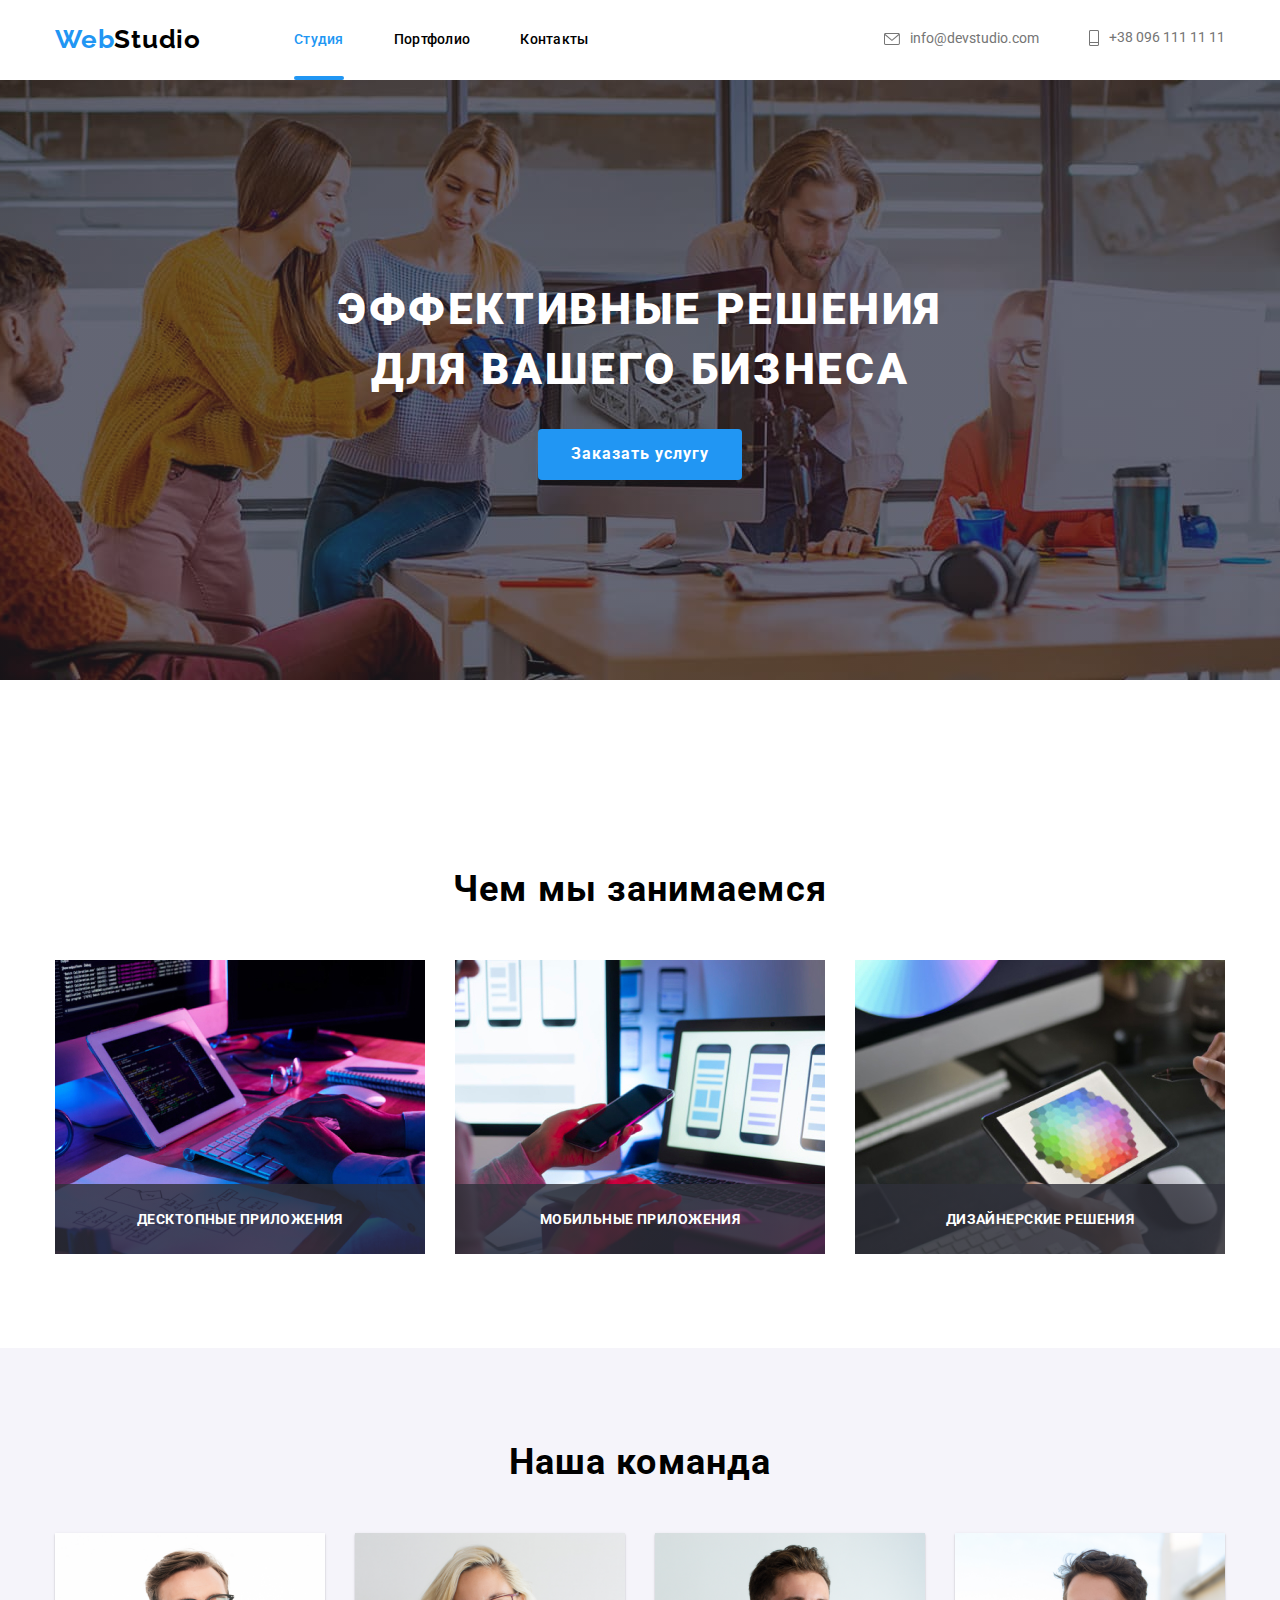
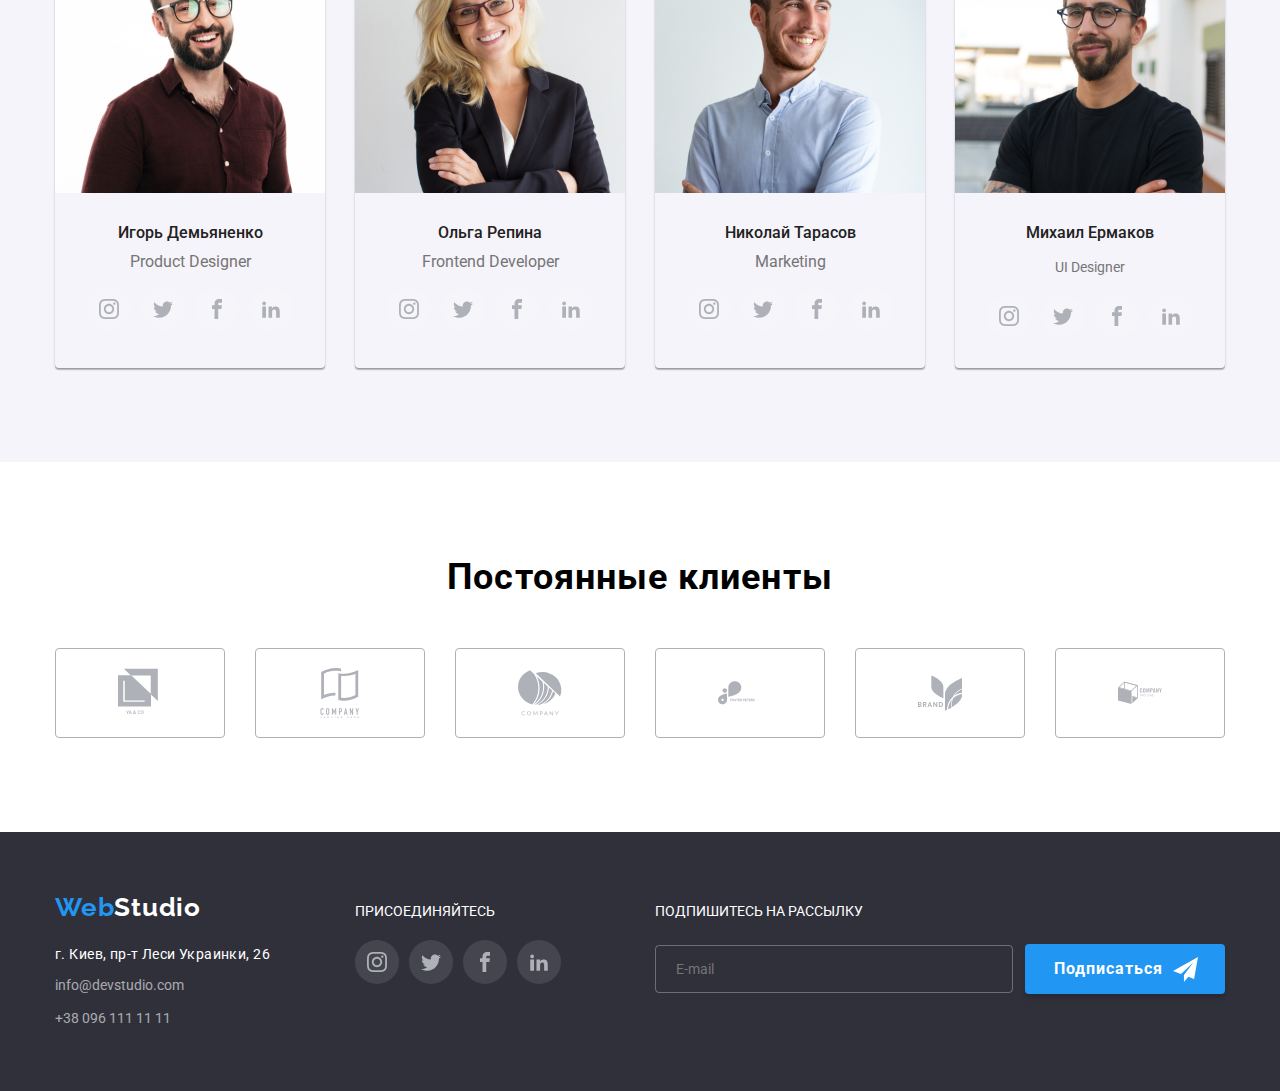
==== commit ff90108a: "коррекция паршалов" ====
--- a/index.html
+++ b/index.html
@@ -442,7 +442,7 @@
         <div class="footer-social">
           <p class="text">присоединяйтесь</p>
           <ul class="list flexbox social-list">
-            <li class="item">
+            <li class="item-social">
               <a href="" class="link" aria-label="instagram">
                 <svg class="icon">
                   <use
@@ -452,7 +452,7 @@
               </a>
             </li>
 
-            <li class="item">
+            <li class="item-social">
               <a href="" class="link" aria-label="instagram">
                 <svg class="icon">
                   <use
@@ -462,7 +462,7 @@
               </a>
             </li>
 
-            <li class="item">
+            <li class="item-social">
               <a href="" class="link" aria-label="instagram">
                 <svg class="icon">
                   <use
@@ -471,7 +471,7 @@
                 </svg>
               </a>
             </li>
-            <li class="item">
+            <li class="item-social">
               <a href="" class="link" aria-label="instagram">
                 <svg class="icon">
                   <use
--- a/css/main.min.css
+++ b/css/main.min.css
@@ -1,2 +1,2 @@
-img{display:block;max-width:100%;height:auto}body{color:#757575;background-color:#fff;font-family:Roboto, sans-serif;font-size:14px;line-height:1.71}ul{list-style:none}*,::after,::before{box-sizing:border-box}.container{margin-left:auto;margin-right:auto;width:1200px;padding-left:15px;padding-right:15px}.flexbox{display:flex}.main-nav{display:flex;align-items:center;margin-right:auto}.logo{color:#000;font-family:Raleway, cursive;font-weight:700;font-size:26px;line-height:1.2;letter-spacing:0.03em;text-decoration:none}.logo-header{color:#2196f3}.logo{margin-right:93px}button{font-family:inherit}.footer-contacts .link{display:inline-block;color:rgba(255,255,255,0.6)}.page-footer{background-color:#2f303a;padding-top:60px;padding-bottom:60px}.page-footer .flexbox{align-items:baseline}.footer-logo{color:#fff;font-family:Raleway, cursive;font-weight:700;font-size:26px;line-height:1.2;letter-spacing:0.03em;text-decoration:none}.logo-header{color:#2196f3}.button{color:#fff;background-color:#2196f3;font-weight:700;font-size:16px;line-height:1.8;text-align:center;letter-spacing:0.06em;text-decoration:none;border-radius:4px;padding:10px 32px;min-width:200;border:1px solid transparent}.button.link:hover,.button.link:focus,.button-modal.link:hover,.button-modal.link:focus{color:#fff;background-color:#2196f3}.button.link{color:#212121;background-color:#f5f4fa;font-weight:500;font-size:16px;line-height:1.6;text-align:center;letter-spacing:0.03em;cursor:pointer}.feature-list-workers>.item{flex-basis:calc((100% - 3 * 30px) / 4);border-radius:0px 0px 4px 4px;box-shadow:0px 1px 3px rgba(0,0,0,0.12),0px 1px 1px rgba(0,0,0,0.14),0px 2px 1px rgba(0,0,0,0.2);background-color:var(--main-bg-color)}.feature-list-workers .title{margin-top:30px;margin-bottom:10px;font-weight:500;font-size:16px;line-height:1.19;color:#212121}.feature-list-workers .text{margin-top:0;margin-bottom:16px;color:var(--second-text-color);font-size:16px;line-height:1.19}.social-list .link{display:flex;justify-content:center;align-items:center;width:44px;height:44px;border-radius:50%;background-color:rgba(255,255,255,0.1);fill:#afb1b8;transition:fill 250ms cubic-bezier(0.4, 0, 0.2, 1)}.social-list .icon{width:20px;height:20px}.social-list .link .icons{fill:#afb1b8;transition:background-color 250ms cubic-bezier(0.4, 0, 0.2, 1)}.social-list .link:hover .icon{fill:#fff}.social-list .link:hover{background-color:#2196f3}.item-social:not(:last-child){margin-right:10px}.feature-list-workers .social-list{margin-bottom:30px;justify-content:center}.footer-social .text{display:block;margin-bottom:20px;margin-top:0;line-height:1.14;text-transform:uppercase;color:#fff}.footer-social:not(:last-child){margin-right:70px}.footer-social{width:270px;margin-right:70px}.footer-social .link{background-color:rgba(255,255,255,0.1);transition-timing-function:cubic-bezier(0.4, 0, 0.2, 1)}.form-input{width:448px;height:40px;border:1px solid rgba(33,33,33,0.2);box-sizing:border-box;border-radius:4px;margin-bottom:14px;padding-left:42px;outline:none}.sign-in-button{height:50px;width:200px;display:flex;align-items:center;text-align:center;font-family:Roboto;font-style:normal;font-weight:bold;font-size:16px;line-height:1.9;letter-spacing:0.06em;color:#ffffff;background-color:#2196f3;padding-left:29px;box-shadow:0px 4px 4px rgba(0,0,0,0.15);border-radius:4px;border:none;cursor:pointer}.link{text-decoration:none;transition-duration:250ms}.portfol .item:hover{box-shadow:0px 1px 1px rgba(0,0,0,0.12),0px 4px 4px rgba(0,0,0,0.06),1px 4px 6px rgba(0,0,0,0.16)}.adres-nav .link:hover{fill:#2196f3}.footer-address .adres{color:#fff;font-weight:normal;font-size:14px;line-height:21px;letter-spacing:0.03em;font-style:normal}.adres-nav .link{color:rgba(255,255,255,0.6);text-decoration:none;font-style:normal}.adres-nav .item{margin-top:9px}.hidden{display:none}.footer-address{margin-top:20px;font-style:normal}.footer-info{width:270px;margin-right:70px}.footer-address .link{display:inline-block}.footer-address .text{margin:0}.footer-address .adres{margin:0}.site-info .item{margin-right:50px}.site-info{display:flex;align-items:center}.site-nav .link:hover,.site-nav .link:focus,.site-info .link:hover,.site-info .link:focus,.adres-nav .link:hover,.adres-nav .link:focus{color:#2196f3}.team{padding-top:93px;padding-bottom:94px}.section-title{color:#000;font-weight:700;font-size:36px;line-height:1.17;text-align:center;letter-spacing:0.03em;margin-bottom:50px;margin-top:0}.section-links{color:#000;font-weight:700;font-size:18px;line-height:2;letter-spacing:0.06em}.work{font-style:normal;font-weight:normal;font-size:16px;line-height:1.88;letter-spacing:0.03em}.content-box .work-photo{flex-basis:calc((100% - 3 * 30px) / 3);margin-right:30px}.our-work{margin-bottom:50px}.content-box .work-photo:not(:last-child){margin-right:30px}.site-nav{display:flex}.site-nav .link{color:#000;font-style:400;font-weight:500;font-size:14px;line-height:1.14;letter-spacing:0.02em;text-decoration:none;display:block;padding-top:32px;padding-bottom:32px;position:relative}.site-info .link{color:#757575;text-decoration:none}.site-nav{display:flex}.site-nav .item{margin-right:50px}.site-nav .item:last-child{margin-right:0px}.site-nav .link.current{color:#2196f3}.site-info .list{padding:0;margin:0;list-style:none}.site-info .item:last-child{margin-left:0px;margin-right:0}.hero{text-align:center;display:flex;flex-direction:column;align-items:center;justify-content:center;text-transform:uppercase}.hero-bg .hero{background-image:linear-gradient(to right, rgba(47,48,58,0.4), rgba(47,48,58,0.4)),url(../css/css-images/Img-hover.jpg);background-repeat:no-repeat;background-position:center;height:600px;max-width:1600px;margin-right:auto;margin-left:auto}.hero-title{color:#fff;font-style:400;font-weight:900;font-size:44px;line-height:1.36;text-align:center;letter-spacing:0.06em;margin-top:0;margin-bottom:30px}.feature-list .title{color:#000;font-weight:700;font-size:14px;line-height:1.14;letter-spacing:0.03em}.feature-list .link{color:#757575}.feature-list .text{font-size:14px;line-height:1.7;letter-spacing:0.03em}.section.feature{padding-top:94px;padding-bottom:0}.feature-list .item{flex-basis:calc((100% - 3 * 30px) / 4)}.feature-list .title{margin-top:30px;margin-bottom:10px}.feature-list .item:not(:last-child){margin-right:30px}.section.team{text-align:center}.team{background-color:#f5f4fa}.portfolio-nav{display:flex;justify-content:center;margin-bottom:50px}.buttoms{margin-bottom:50px}.section.buttoms{padding-top:0;padding-bottom:0}.portfol{display:flex;flex-wrap:wrap}.portfol-link{padding:0;margin:0;list-style:none}.portfol .item{flex-basis:calc((100% - 2 * 30px) / 3);margin-right:30px;margin-bottom:30px}.card-content{padding:20px 24px;border-right:1px solid #eeeeee;border-bottom:1px solid #eeeeee;border-left:1px solid #eeeeee}.section{padding-top:94px;padding-bottom:94px}.portfol .item:nth-child(3n){margin-right:0}.list{padding:0;margin:0;list-style:none}.portfolio-nav .item:not(:last-child){margin-right:8px}.portfol .text{margin:0;color:var(--second-text-color);font-size:16px;line-height:1.87}.portfol .section-links{margin-top:0;margin-bottom:4px;color:#212121;font-size:18px;line-height:2;letter-spacing:0.06em}.work-actions{font-family:Roboto;font-style:normal;font-weight:bold;font-size:14px;line-height:16px;text-align:center;letter-spacing:0.03em;text-transform:uppercase;color:#ffffff;position:absolute;width:370px;padding:27px;background-image:linear-gradient(to right, rgba(47,48,58,0.8), rgba(47,48,58,0.8))}.work-style{margin:0}.product{position:relative;width:370px}.work-actions{position:absolute;right:0;bottom:0}.product-thumb{position:relative;overflow:hidden}.description{position:absolute;top:0;left:0;font-size:18px;line-height:28px;letter-spacing:0.03em;color:#ffffff;width:100%;height:100%;background-color:rgba(33,150,243,0.9);padding-top:63px;padding-bottom:63px;padding-left:24px;padding-right:24px;opacity:0;transform:translateY(100%);transition:transform 250ms cubic-bezier(0.4, 0, 0.2, 1)}.portfol .link:hover .description,.portfol .link:focus .description{transform:translateY(0)}.portfolio-hover:hover .description{opacity:1;transition:250ms}.portfolio-hover .product-thumb::before{position:absolute;content:"";opacity:0}.item.description::before{display:block;content:"";height:120px;background-size:70px;background-repeat:no-repeat;background-position:center;background-color:#f5f4fa}.clients-list .link{display:flex;justify-content:center;align-items:center;height:90px;border:1px solid #afb1b8;border-radius:4px}.clients-list .link:hover,.clients-list .link:focus{border-color:#2196f3;--color1: #2196f3;--color2: #2196f3;transition-duration:250ms}.feature-list .item:not(:last-child),.examples-list .item:not(:last-child),.team .item:not(:last-child),.clients-list .item:not(:last-child){margin-right:30px}.clients-list .item{flex-basis:calc((100% - 5 * 30px) / 6)}.backdrop{position:fixed;top:0;left:0;width:100%;height:100%;background-color:rgba(0,0,0,0.2);transition:opacity 0.25s cubic-bezier(0.4, 0, 0.2, 1)}.modal{position:absolute;top:50%;left:50%;transform:translate(-50%, -50%);min-height:528px;min-width:581px;background-color:#ffffff;box-shadow:0px 1px 3px rgba(0,0,0,0.12),0px 1px 1px rgba(0,0,0,0.14),0px 2px 1px rgba(0,0,0,0.2);border-radius:4px;transform:translate(-50%, -50%) scale(1);transition:transform 250ms cubic-bezier(0.4, 0, 0.2, 1)}.modal .button{position:absolute;top:8px;right:8px;padding:0;width:30px;height:30px;border:1px solid rgba(0,0,0,0.1);border-radius:50%;background-color:var(--main-bg-color);cursor:pointer}.button .icon{margin-top:5px}.modal .button:focus,.modal .button:hover{fill:#2196f3}.backdrop.is-hidden{opacity:0;pointer-events:none}.description .overlay-text{margin:0;font-size:18px;line-height:1.56;color:#fff}.modal .modal-top{height:23px;left:576px;top:261px;font-family:Roboto;font-family:Roboto;font-style:normal;font-weight:bold;font-size:20px;line-height:23px;text-align:center;color:#212121;margin-bottom:12px;margin-top:40px;margin-right:auto}textarea{resize:none}.modal-form-textarea{height:120px;border:1px solid rgba(33,33,33,0.2);box-sizing:border-box;border-radius:4px;resize:none;margin-bottom:20px;padding:12px 16px}.form{width:448px;margin-left:auto;margin-right:auto}.form-field{outline:1px solid #212121 20%;margin-bottom:10px;display:flex;flex-direction:column;position:relative}.form-field input{margin:0;padding:12px;padding-left:42px;border:1px solid rgba(33,33,33,0.2);box-sizing:border-box;border-radius:4px}.form-field label{margin-bottom:4px}.form-field input::placeholder{color:#757575 50%}.form-field textarea{border:1px solid rgba(33,33,33,0.2);box-sizing:border-box;border-radius:4px;padding:16px}.form-field .button{display:flex;box-shadow:0px 4px 4px rgba(0,0,0,0.15)}.form-button-icon{height:35px;width:35px;padding-left:10px;fill:#ffffff}.checkbox{position:absolute;clip:rect(0 0 0 0);width:1px;height:1px;margin:-1px}.check-box{position:absolute;margin-left:-23px;width:16px;height:15px;background-image:url(../css/svg-icons/check-ram.svg)}.checkbox:checked+.check-box{background-color:#2196f3;background-image:url(../css/svg-icons/icon-check.svg);border-radius:2px}.form-label{align-items:center;display:flex}.policy-style label{font-size:14px;line-height:24px;letter-spacing:0.03em;color:#757575;margin-left:35px}.policy-style{display:flex;align-items:center;margin-bottom:30px}.modal-link{color:#2196f3;border-bottom:1px solid #2196f3;display:inline-block;line-height:0.85;margin-left:4px}.button-modal{color:#fff;background-color:#2196f3;font-weight:700;font-size:16px;line-height:1.8;text-align:center;letter-spacing:0.06em;text-decoration:none;border-radius:4px;padding:10px 32px;min-width:200;border:1px solid transparent;margin-bottom:40px;cursor:pointer}.modal .mod-but{text-align:center}.icon-modal{position:absolute;top:27px;left:14px;height:18px;width:18px;display:inline-block;transform:translateY(50%)}.form-input:focus+.icon-modal{color:#2196f3}.form-input:focus{border-color:#2196f3}.modal-form-textarea:focus{border-color:#2196f3}.icon-antenna::before{background-image:url(../css/svg-icons/antenna.svg)}.icon-clock::before{background-image:url(../css/svg-icons/clock.svg)}.icon-diagram::before{background-image:url(../css/svg-icons/diagram.svg)}.icon-astronaut::before{background-image:url(../css/svg-icons/astronaut.svg)}.post{display:inline-flex;align-items:center}.icon-e-mail{width:16px;height:12px;fill:#757575;margin-right:10px}.site-info .post:hover .icon-e-mail{fill:#2196f3}.telephon{display:inline-flex;align-items:center}.tel-number{width:10px;height:16px;fill:#757575;margin-right:10px}.site-info .telephon:hover .tel-number{fill:#2196f3}.site-nav .current::after{position:absolute;bottom:0;left:0;content:"";width:100%;height:4px;background-color:#2196f3;border-radius:2px}.site-nav .current:hover::before{display:block}.footer-sighning{display:block}.subscription{text-transform:uppercase;color:#fff;margin-bottom:20px;margin-top:0}.form-footer{display:flex;flex-direction:row;justify-content:center;align-items:baseline}.form-label-footer{margin-bottom:4px;font-family:Roboto;font-style:normal;font-weight:normal;font-size:12px;line-height:14px;letter-spacing:0.01em;color:#757575}.form-input-footer{height:48px;width:358px;border:1px solid rgba(255,255,255,0.3);border-radius:4px;padding:0 20px;background-color:transparent;color:rgba(255,255,255,0.6)}.sign-in-button{height:50px;width:200px;display:flex;align-items:center;text-align:center;font-family:Roboto;font-style:normal;font-weight:bold;font-size:16px;line-height:1.9;letter-spacing:0.06em;color:#ffffff;background-color:#2196f3;padding-left:29px;box-shadow:0px 4px 4px rgba(0,0,0,0.15);border-radius:4px;border:none}.form-button-icon{height:35px;width:35px;padding-left:10px;fill:var(--primary-white-color)}.form-window{padding-right:12px}
+img{display:block;max-width:100%;height:auto}.list{padding:0;margin:0;list-style:none}.flexbox{display:flex}body{color:#757575;background-color:#fff;font-family:Roboto, sans-serif;font-size:14px;line-height:1.71}ul{list-style:none}*,::after,::before{box-sizing:border-box}.container{margin-left:auto;margin-right:auto;width:1200px;padding-left:15px;padding-right:15px}.main-nav{display:flex;align-items:center;margin-right:auto}.section{padding-top:94px;padding-bottom:94px}.logo{color:#000;font-family:Raleway, cursive;font-weight:700;font-size:26px;line-height:1.2;letter-spacing:0.03em;text-decoration:none}.logo-header{color:#2196f3}.logo{margin-right:93px}.footer-contacts .link{display:inline-block;color:rgba(255,255,255,0.6)}.footer-logo{color:#fff;font-family:Raleway, cursive;font-weight:700;font-size:26px;line-height:1.2;letter-spacing:0.03em;text-decoration:none}.logo-header{color:#2196f3}.button{color:#fff;background-color:#2196f3;font-weight:700;font-size:16px;line-height:1.8;text-align:center;letter-spacing:0.06em;text-decoration:none;border-radius:4px;padding:10px 32px;min-width:200;border:1px solid transparent}.button.link:hover,.button.link:focus,.button-modal.link:hover,.button-modal.link:focus{color:#fff;background-color:#2196f3}button{font-family:inherit}.button.link{color:#212121;background-color:#f5f4fa;font-weight:500;font-size:16px;line-height:1.6;text-align:center;letter-spacing:0.03em;cursor:pointer}.sign-in-button{height:50px;width:200px;display:flex;align-items:center;text-align:center;font-family:Roboto;font-style:normal;font-weight:bold;font-size:16px;line-height:1.9;letter-spacing:0.06em;color:#ffffff;background-color:#2196f3;padding-left:29px;box-shadow:0px 4px 4px rgba(0,0,0,0.15);border-radius:4px;border:none;cursor:pointer}.feature-list-workers>.item{flex-basis:calc((100% - 3 * 30px) / 4);border-radius:0px 0px 4px 4px;box-shadow:0px 1px 3px rgba(0,0,0,0.12),0px 1px 1px rgba(0,0,0,0.14),0px 2px 1px rgba(0,0,0,0.2);background-color:var(--main-bg-color)}.feature-list-workers .title{margin-top:30px;margin-bottom:10px;font-weight:500;font-size:16px;line-height:1.19;color:#212121}.feature-list-workers .text{margin-top:0;margin-bottom:16px;color:var(--second-text-color);font-size:16px;line-height:1.19}.social-list .link{display:flex;justify-content:center;align-items:center;width:44px;height:44px;border-radius:50%;background-color:rgba(255,255,255,0.1);fill:#afb1b8;transition:fill 250ms cubic-bezier(0.4, 0, 0.2, 1)}.social-list .icon{width:20px;height:20px}.social-list .link .icons{fill:#afb1b8;transition:background-color 250ms cubic-bezier(0.4, 0, 0.2, 1)}.social-list .link:hover .icon{fill:#fff}.social-list .link:hover{background-color:#2196f3}.item-social:not(:last-child){margin-right:10px}.feature-list-workers .social-list{margin-bottom:30px;justify-content:center}.footer-social .text{display:block;margin-bottom:20px;margin-top:0;line-height:1.14;text-transform:uppercase;color:#fff}.footer-social:not(:last-child){margin-right:70px}.footer-social{width:270px}.footer-social .link{background-color:rgba(255,255,255,0.1);transition-timing-function:cubic-bezier(0.4, 0, 0.2, 1)}.form-input{width:448px;height:40px;border:1px solid rgba(33,33,33,0.2);box-sizing:border-box;border-radius:4px;margin-bottom:14px;padding-left:42px;outline:none}.link{text-decoration:none;transition-duration:250ms}.portfol .item:hover{box-shadow:0px 1px 1px rgba(0,0,0,0.12),0px 4px 4px rgba(0,0,0,0.06),1px 4px 6px rgba(0,0,0,0.16)}.adres-nav .link:hover{fill:#2196f3}.page-footer .flexbox{align-items:baseline}.footer-address .adres{color:#fff;font-weight:normal;font-size:14px;line-height:21px;letter-spacing:0.03em;font-style:normal}.adres-nav .link{color:rgba(255,255,255,0.6);text-decoration:none;font-style:normal}.adres-nav .item{margin-top:9px}.hidden{display:none}.footer-address{margin-top:20px;font-style:normal}.footer-info{width:270px;margin-right:70px}.footer-address .link{display:inline-block}.footer-address .text{margin:0}.footer-address .adres{margin:0}.site-info .item{margin-right:50px}.site-info{display:flex;align-items:center}.post{display:inline-flex;align-items:center}.icon-e-mail{width:16px;height:12px;fill:#757575;margin-right:10px}.site-info .post:hover .icon-e-mail{fill:#2196f3}.telephon{display:inline-flex;align-items:center}.tel-number{width:10px;height:16px;fill:#757575;margin-right:10px}.site-info .telephon:hover .tel-number{fill:#2196f3}.site-nav .link:hover,.site-nav .link:focus,.site-info .link:hover,.site-info .link:focus,.adres-nav .link:hover,.adres-nav .link:focus{color:#2196f3}.team{padding-top:93px;padding-bottom:94px}.section-title{color:#000;font-weight:700;font-size:36px;line-height:1.17;text-align:center;letter-spacing:0.03em;margin-bottom:50px;margin-top:0}.section-links{color:#000;font-weight:700;font-size:18px;line-height:2;letter-spacing:0.06em}.work{font-style:normal;font-weight:normal;font-size:16px;line-height:1.88;letter-spacing:0.03em}.content-box .work-photo{flex-basis:calc((100% - 3 * 30px) / 3);margin-right:30px}.our-work{margin-bottom:50px}.content-box .work-photo:not(:last-child){margin-right:30px}.site-nav{display:flex}.site-nav .link{color:#000;font-style:400;font-weight:500;font-size:14px;line-height:1.14;letter-spacing:0.02em;text-decoration:none;display:block;padding-top:32px;padding-bottom:32px;position:relative}.site-info .link{color:#757575;text-decoration:none}.site-nav{display:flex}.site-nav .item{margin-right:50px}.site-nav .item:last-child{margin-right:0px}.site-nav .link.current{color:#2196f3}.site-info .list{padding:0;margin:0;list-style:none}.site-info .item:last-child{margin-left:0px;margin-right:0}.site-nav .current::after{position:absolute;bottom:0;left:0;content:"";width:100%;height:4px;background-color:#2196f3;border-radius:2px}.site-nav .current:hover::before{display:block}.hero{text-align:center;display:flex;flex-direction:column;align-items:center;justify-content:center;text-transform:uppercase}.hero-bg .hero{background-image:linear-gradient(to right, rgba(47,48,58,0.4), rgba(47,48,58,0.4)),url(../css/css-images/Img-hover.jpg);background-repeat:no-repeat;background-position:center;height:600px;max-width:1600px;margin-right:auto;margin-left:auto}.hero-title{color:#fff;font-style:400;font-weight:900;font-size:44px;line-height:1.36;text-align:center;letter-spacing:0.06em;margin-top:0;margin-bottom:30px}.feature-list .title{color:#000;font-weight:700;font-size:14px;line-height:1.14;letter-spacing:0.03em}.feature-list .link{color:#757575}.feature-list .text{font-size:14px;line-height:1.7;letter-spacing:0.03em}.section.feature{padding-top:94px;padding-bottom:0}.feature-list .item{flex-basis:calc((100% - 3 * 30px) / 4)}.feature-list .title{margin-top:30px;margin-bottom:10px}.feature-list .item:not(:last-child){margin-right:30px}.section.team{text-align:center}.team{background-color:#f5f4fa}.portfolio-nav{display:flex;justify-content:center;margin-bottom:50px}.buttoms{margin-bottom:50px}.section.buttoms{padding-top:0;padding-bottom:0}.portfol{display:flex;flex-wrap:wrap}.portfol-link{padding:0;margin:0;list-style:none}.portfol .item{flex-basis:calc((100% - 2 * 30px) / 3);margin-right:30px;margin-bottom:30px}.card-content{padding:20px 24px;border-right:1px solid #eeeeee;border-bottom:1px solid #eeeeee;border-left:1px solid #eeeeee}.portfol .item:nth-child(3n){margin-right:0}.portfolio-nav .item:not(:last-child){margin-right:8px}.portfol .text{margin:0;color:var(--second-text-color);font-size:16px;line-height:1.87}.portfol .section-links{margin-top:0;margin-bottom:4px;color:#212121;font-size:18px;line-height:2;letter-spacing:0.06em}.work-actions{font-family:Roboto;font-style:normal;font-weight:bold;font-size:14px;line-height:16px;text-align:center;letter-spacing:0.03em;text-transform:uppercase;color:#ffffff;position:absolute;width:370px;padding:27px;background-image:linear-gradient(to right, rgba(47,48,58,0.8), rgba(47,48,58,0.8))}.work-style{margin:0}.product{position:relative;width:370px}.work-actions{position:absolute;right:0;bottom:0}.product-thumb{position:relative;overflow:hidden}.description{position:absolute;top:0;left:0;font-size:18px;line-height:28px;letter-spacing:0.03em;color:#ffffff;width:100%;height:100%;background-color:rgba(33,150,243,0.9);padding-top:63px;padding-bottom:63px;padding-left:24px;padding-right:24px;opacity:0;transform:translateY(100%);transition:transform 250ms cubic-bezier(0.4, 0, 0.2, 1)}.portfol .link:hover .description,.portfol .link:focus .description{transform:translateY(0)}.portfolio-hover:hover .description{opacity:1;transition:250ms}.portfolio-hover .product-thumb::before{position:absolute;content:"";opacity:0}.item.description::before{display:block;content:"";height:120px;background-size:70px;background-repeat:no-repeat;background-position:center;background-color:#f5f4fa}.clients-list .link{display:flex;justify-content:center;align-items:center;height:90px;border:1px solid #afb1b8;border-radius:4px}.clients-list .link:hover,.clients-list .link:focus{border-color:#2196f3;--color1: #2196f3;--color2: #2196f3;transition-duration:250ms}.feature-list .item:not(:last-child),.examples-list .item:not(:last-child),.team .item:not(:last-child),.clients-list .item:not(:last-child){margin-right:30px}.clients-list .item{flex-basis:calc((100% - 5 * 30px) / 6)}.icon-antenna::before{background-image:url(../css/svg-icons/antenna.svg)}.icon-clock::before{background-image:url(../css/svg-icons/clock.svg)}.icon-diagram::before{background-image:url(../css/svg-icons/diagram.svg)}.icon-astronaut::before{background-image:url(../css/svg-icons/astronaut.svg)}.backdrop{position:fixed;top:0;left:0;width:100%;height:100%;background-color:rgba(0,0,0,0.2);transition:opacity 0.25s cubic-bezier(0.4, 0, 0.2, 1)}.modal{position:absolute;top:50%;left:50%;transform:translate(-50%, -50%);min-height:528px;min-width:581px;background-color:#ffffff;box-shadow:0px 1px 3px rgba(0,0,0,0.12),0px 1px 1px rgba(0,0,0,0.14),0px 2px 1px rgba(0,0,0,0.2);border-radius:4px;transform:translate(-50%, -50%) scale(1);transition:transform 250ms cubic-bezier(0.4, 0, 0.2, 1)}.modal .button{position:absolute;top:8px;right:8px;padding:0;width:30px;height:30px;border:1px solid rgba(0,0,0,0.1);border-radius:50%;background-color:var(--main-bg-color);cursor:pointer}.button .icon{margin-top:5px}.modal .button:focus,.modal .button:hover{fill:#2196f3}.backdrop.is-hidden{opacity:0;pointer-events:none}.description .overlay-text{margin:0;font-size:18px;line-height:1.56;color:#fff}.modal .modal-top{height:23px;left:576px;top:261px;font-family:Roboto;font-family:Roboto;font-style:normal;font-weight:bold;font-size:20px;line-height:23px;text-align:center;color:#212121;margin-bottom:12px;margin-top:40px;margin-right:auto}textarea{resize:none}.modal-form-textarea{height:120px;border:1px solid rgba(33,33,33,0.2);box-sizing:border-box;border-radius:4px;resize:none;margin-bottom:20px;padding:12px 16px}.form{width:448px;margin-left:auto;margin-right:auto}.form-field{outline:1px solid #212121 20%;margin-bottom:10px;display:flex;flex-direction:column;position:relative}.form-field input{margin:0;padding:12px;padding-left:42px;border:1px solid rgba(33,33,33,0.2);box-sizing:border-box;border-radius:4px}.form-field label{margin-bottom:4px}.form-field input::placeholder{color:#757575 50%}.form-field textarea{border:1px solid rgba(33,33,33,0.2);box-sizing:border-box;border-radius:4px;padding:16px}.form-field .button{display:flex;box-shadow:0px 4px 4px rgba(0,0,0,0.15)}.form-button-icon{height:35px;width:35px;padding-left:10px;fill:#ffffff}.checkbox{position:absolute;clip:rect(0 0 0 0);width:1px;height:1px;margin:-1px}.check-box{position:absolute;margin-left:-23px;width:16px;height:15px;background-image:url(../css/svg-icons/check-ram.svg)}.checkbox:checked+.check-box{background-color:#2196f3;background-image:url(../css/svg-icons/icon-check.svg);border-radius:2px}.form-label{align-items:center;display:flex}.policy-style label{font-size:14px;line-height:24px;letter-spacing:0.03em;color:#757575;margin-left:35px}.policy-style{display:flex;align-items:center;margin-bottom:30px}.modal-link{color:#2196f3;border-bottom:1px solid #2196f3;display:inline-block;line-height:0.85;margin-left:4px}.button-modal{color:#fff;background-color:#2196f3;font-weight:700;font-size:16px;line-height:1.8;text-align:center;letter-spacing:0.06em;text-decoration:none;border-radius:4px;padding:10px 32px;min-width:200;border:1px solid transparent;margin-bottom:40px;cursor:pointer}.modal .mod-but{text-align:center}.icon-modal{position:absolute;top:27px;left:14px;height:18px;width:18px;display:inline-block;transform:translateY(50%)}.form-input:focus+.icon-modal{color:#2196f3}.form-input:focus{border-color:#2196f3}.modal-form-textarea:focus{border-color:#2196f3}.page-footer{background-color:#2f303a;padding-top:60px;padding-bottom:60px}.footer-sighning{display:block}.subscription{text-transform:uppercase;color:#fff;margin-bottom:20px;margin-top:0}.form-footer{display:flex;flex-direction:row;justify-content:center;align-items:baseline}.form-label-footer{margin-bottom:4px;font-family:Roboto;font-style:normal;font-weight:normal;font-size:12px;line-height:14px;letter-spacing:0.01em;color:#757575}.form-input-footer{height:48px;width:358px;border:1px solid rgba(255,255,255,0.3);border-radius:4px;padding:0 20px;background-color:transparent;color:rgba(255,255,255,0.6)}.form-button-icon{height:35px;width:35px;padding-left:10px;fill:var(--primary-white-color)}.form-window{padding-right:12px}
 /*# sourceMappingURL=main.min.css.map */